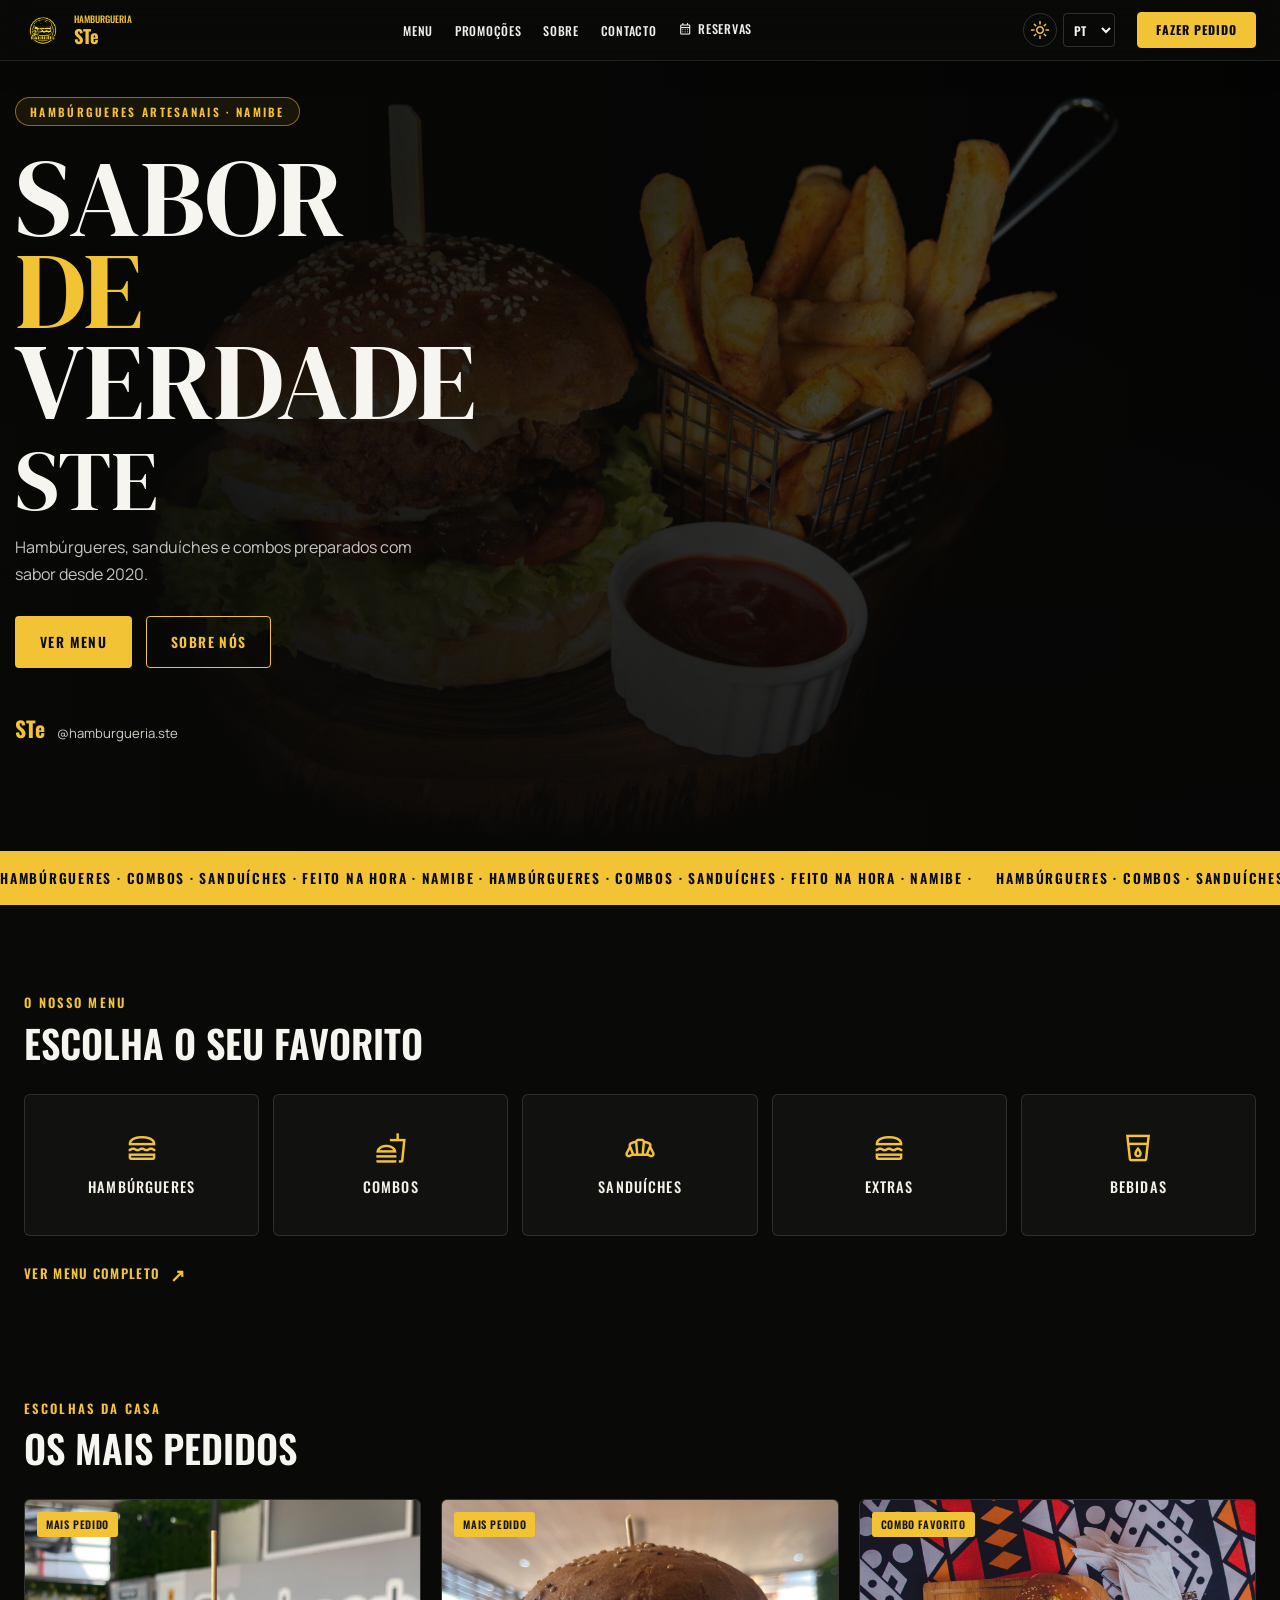
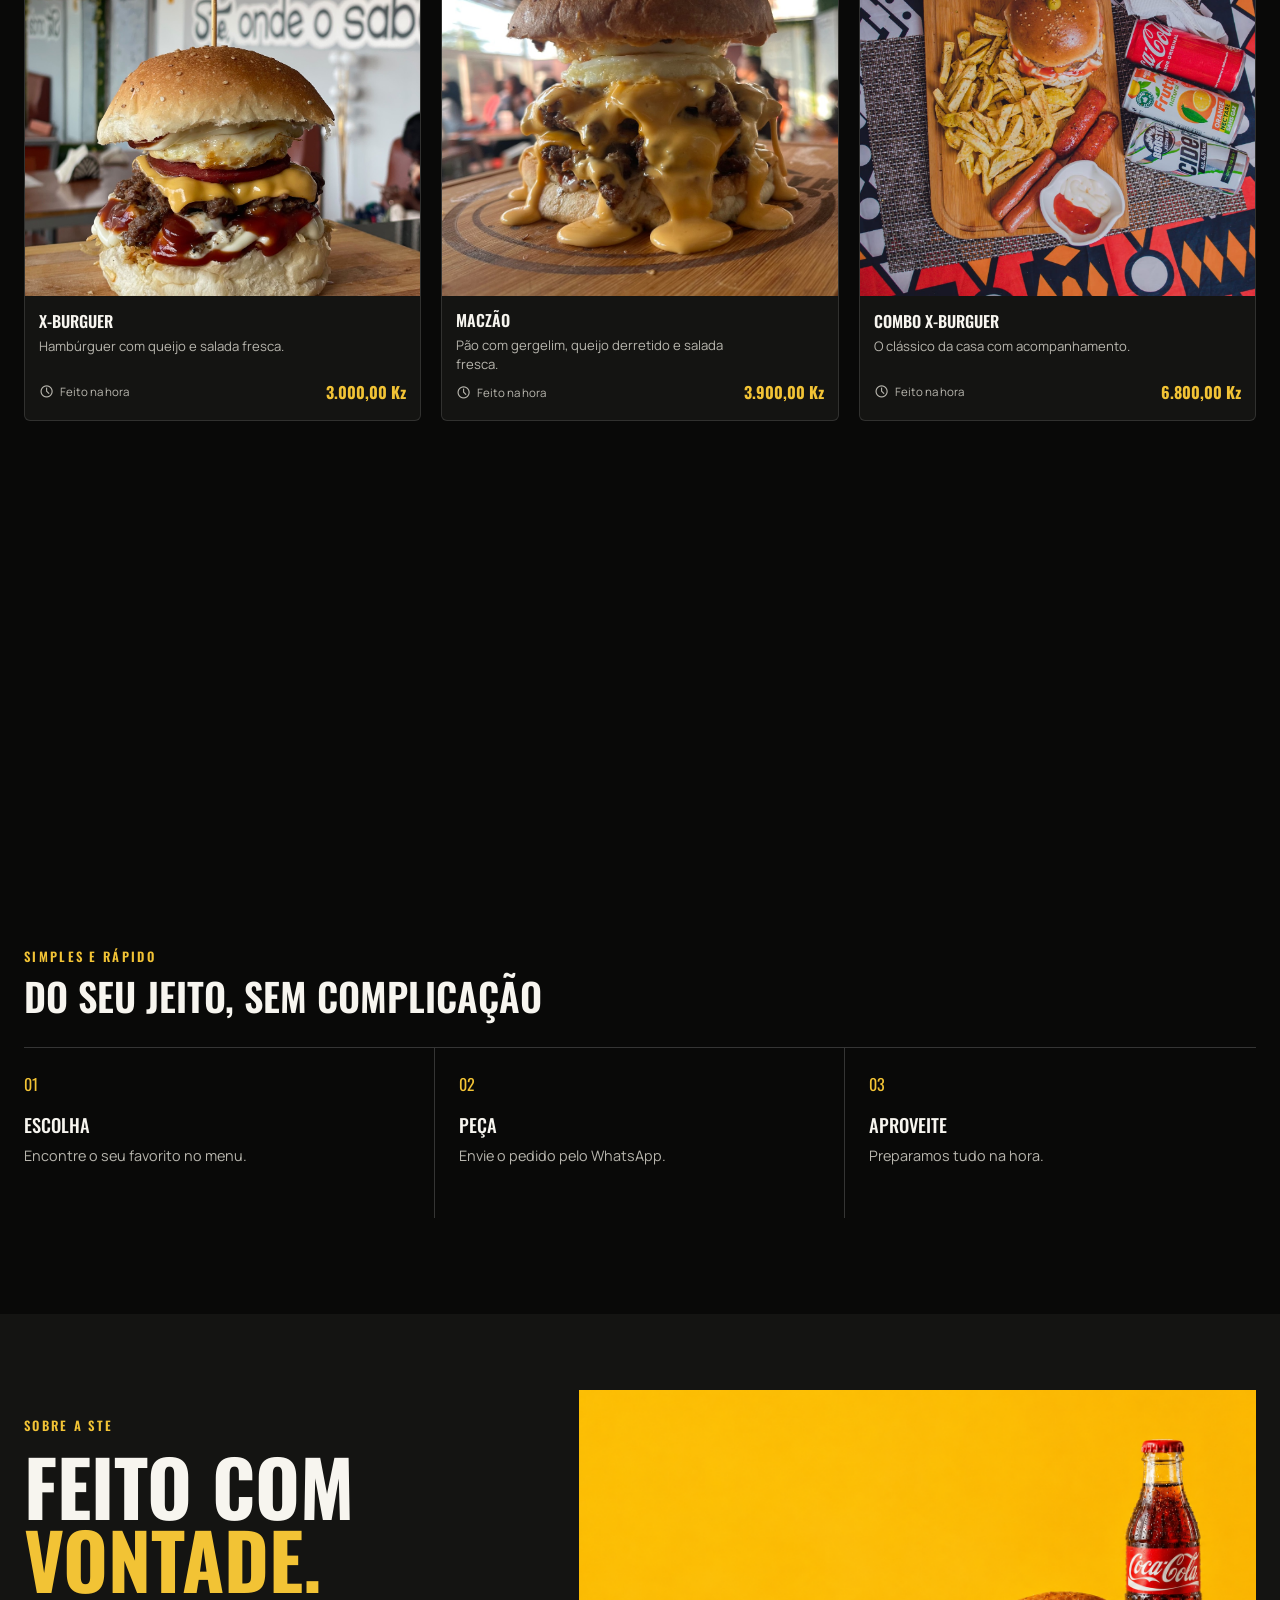
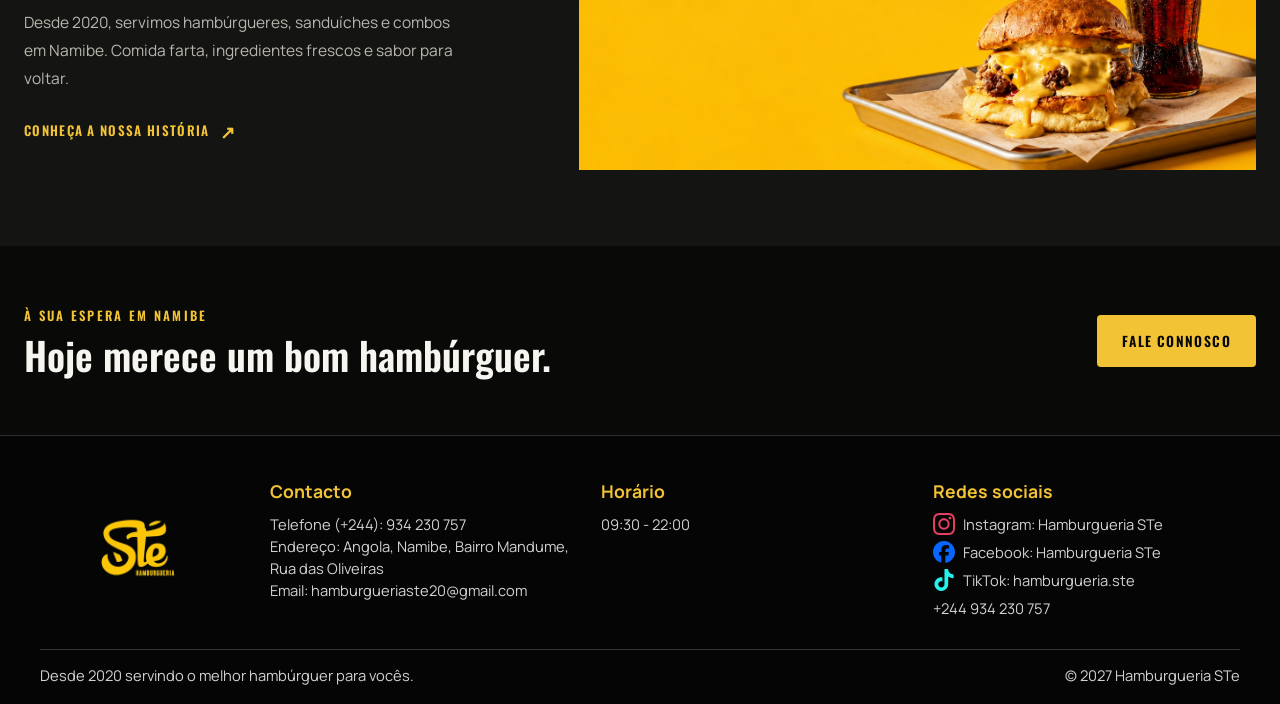
==== public/index.html @ 61a8eec0 "public" ====
<!DOCTYPE html>
<html lang="pt-br">
<head>
    <meta charset="UTF-8">
    <meta name="viewport" content="width=device-width, initial-scale=1.0">
    <meta name="description" content="Hambúrgueres, sanduíches e combos preparados pela Hamburgueria STe em Namibe.">
    <title>Hamburgueria STe | Sabor de verdade</title>
    <link rel="stylesheet" href="burguer.css">
    <link href="https://fonts.googleapis.com/css2?family=Material+Symbols+Outlined" rel="stylesheet" />
    <script src="mobile-menu.js" defer></script>
    <script src="site-motion.js" defer></script>
    <script src="site-preferences.js" defer></script>
    <link rel="apple-touch-icon" sizes="180x180" href="/Informações/Menu/favicon_io/apple-touch-icon.png">
    <link rel="icon" type="image/png" sizes="32x32" href="/Informações/Menu/favicon_io/favicon-32x32.png">
    <link rel="icon" type="image/png" sizes="16x16" href="Informações/Menu/favicon_io/favicon-16x16.png">
    <link rel="manifest" href="/Informações/Menu/favicon_io/site.webmanifest">
    
</head>
<body class="site-mac home-page">
    <header>
        <nav aria-label="Navegação principal">
            <a class="mac-logo" href="index.html" aria-label="Página inicial da Hamburgueria STe"><img src="Informações/Logotipo sem fundo.png" alt="Hamburgueria STe"><span>HAMBURGUERIA<br><strong>STe</strong></span></a>
            <button class="mobile-menu-toggle" type="button" aria-label="Abrir menu" aria-controls="menu-principal" aria-expanded="false"><span class="material-symbols-outlined" aria-hidden="true">menu</span></button>
            <ul id="menu-principal">
                <li><a href="cardapio.html">Menu</a></li>
                <li><a href="#promos">Promoções</a></li>
                <li><a href="sobre.html">Sobre</a></li>
                <li><a href="contacto.html">Contacto</a></li>
                <li><a class="nav-reservas" href="https://wa.me/244934230757?text=Ol%C3%A1%21%20Gostaria%20de%20fazer%20uma%20reserva." target="_blank" rel="noopener noreferrer"><span class="material-symbols-outlined" aria-hidden="true">calendar_month</span>Reservas</a></li>
                <li class="mobile-nav-order"><a class="header-order" href="https://wa.me/244934230757?text=Ol%C3%A1%21%20Gostaria%20de%20fazer%20um%20pedido." target="_blank" rel="noopener noreferrer">FAZER PEDIDO</a></li>
            </ul>
               <div class="site-controls">
                   <button class="theme-toggle" data-theme-toggle type="button" aria-label="Ativar modo claro" title="Ativar modo claro" aria-pressed="false"><span class="material-symbols-outlined" aria-hidden="true">light_mode</span></button>
                   <select class="language-select" data-language aria-label="Idioma"><option value="pt">PT</option><option value="en">EN</option><option value="es">ES</option></select>
               </div>
            <a class="header-order" href="https://wa.me/244934230757?text=Ol%C3%A1%21%20Gostaria%20de%20fazer%20um%20pedido." target="_blank" rel="noopener noreferrer">FAZER PEDIDO</a>
        </nav>
    </header>
    <main class="home-main">
        <section class="home-showcase">
            <section class="mac-home-hero" aria-label="Hamburgueria STe">
                <img class="mac-hero-image" src="Informações/sk-CK6tjAIMJWM-unsplash.jpg" alt="Hambúrguer artesanal da Hamburgueria STe">
                <div class="mac-hero-copy">
                    <span class="mac-kicker">Hambúrgueres artesanais · Namibe</span>
                    <h1>SABOR<br><em>DE</em><br>VERDADE<br><span>STe</span></h1>
                    <p>Hambúrgueres, sanduíches e combos preparados com sabor desde 2020.</p>
                    <div class="mac-hero-actions"><a class="mac-button mac-button-gold" href="cardapio.html">VER MENU</a><a class="mac-button mac-button-outline" href="sobre.html">SOBRE NÓS</a></div>
                    <a class="mac-social-proof" href="https://www.instagram.com/hamburgueria.ste/" target="_blank" rel="noopener noreferrer"><strong>STe</strong><span>@hamburgueria.ste</span></a>
                </div>
            </section>

            <div class="mac-marquee" aria-label="Hambúrgueres, combos, sanduíches e bebidas"><div class="mac-marquee-track"><span class="mac-marquee-item">HAMBÚRGUERES · COMBOS · SANDUÍCHES · FEITO NA HORA · NAMIBE · HAMBÚRGUERES · COMBOS · SANDUÍCHES · FEITO NA HORA · NAMIBE ·</span><span class="mac-marquee-item" aria-hidden="true">HAMBÚRGUERES · COMBOS · SANDUÍCHES · FEITO NA HORA · NAMIBE · HAMBÚRGUERES · COMBOS · SANDUÍCHES · FEITO NA HORA · NAMIBE ·</span></div></div>

            <section class="mac-section mac-categories" id="menu" data-reveal>
                <div class="mac-section-heading"><p>O NOSSO MENU</p><h2>ESCOLHA O SEU FAVORITO</h2></div>
                <div class="mac-category-grid">
                    <a class="mac-category" href="cardapio.html#hamburgueres" data-reveal><span class="material-symbols-outlined" aria-hidden="true">lunch_dining</span><strong>HAMBÚRGUERES</strong></a>
                    <a class="mac-category" href="cardapio.html#combos" data-reveal><span class="material-symbols-outlined" aria-hidden="true">fastfood</span><strong>COMBOS</strong></a>
                    <a class="mac-category" href="cardapio.html#sanduiches" data-reveal><span class="material-symbols-outlined" aria-hidden="true">bakery_dining</span><strong>SANDUÍCHES</strong></a>
                    <a class="mac-category" href="cardapio.html#extras" data-reveal><span class="material-symbols-outlined" aria-hidden="true">lunch_dining</span><strong>EXTRAS</strong></a>
                    <a class="mac-category" href="cardapio.html#bebidas" data-reveal><span class="material-symbols-outlined" aria-hidden="true">local_drink</span><strong>BEBIDAS</strong></a>
                </div>
                <a class="mac-text-link" href="cardapio.html">VER MENU COMPLETO <span aria-hidden="true">↗</span></a>
            </section>

            <section class="mac-section mac-favorites" data-reveal>
                <div class="mac-section-heading"><p>ESCOLHAS DA CASA</p><h2>OS MAIS PEDIDOS</h2></div>
                <div class="mac-feature-grid">
                    <a class="mac-feature" href="cardapio.html#hamburgueres" data-reveal><div class="mac-feature-image"><img src="Informações/Menu/X-Burguer.png" alt="X-Burguer"><span>MAIS PEDIDO</span></div><div class="mac-feature-info"><div><h3>X-BURGUER</h3><p>Hambúrguer com queijo e salada fresca.</p><span class="food-card-meta"><span class="material-symbols-outlined" aria-hidden="true">schedule</span>Feito na hora</span></div><strong>3.000,00 Kz</strong></div></a>
                    <a class="mac-feature" href="cardapio.html#hamburgueres" data-reveal><div class="mac-feature-image"><img src="Informações/Menu/Maczão.png" alt="Maczão"><span>MAIS PEDIDO</span></div><div class="mac-feature-info"><div><h3>MACZÃO</h3><p>Pão com gergelim, queijo derretido e salada fresca.</p><span class="food-card-meta"><span class="material-symbols-outlined" aria-hidden="true">schedule</span>Feito na hora</span></div><strong>3.900,00 Kz</strong></div></a>
                    <a class="mac-feature" href="cardapio.html#combos" data-reveal><div class="mac-feature-image"><img src="Informações/Menu/Combo X-Burguer.png" alt="Combo X-Burguer"><span>COMBO FAVORITO</span></div><div class="mac-feature-info"><div><h3>COMBO X-BURGUER</h3><p>O clássico da casa com acompanhamento.</p><span class="food-card-meta"><span class="material-symbols-outlined" aria-hidden="true">schedule</span>Feito na hora</span></div><strong>6.800,00 Kz</strong></div></a>
                </div>
            </section>

            <section class="mac-promo" id="promos" data-reveal>
                <div><p>PARA PARTILHAR</p><h2>O seu próximo<br>combo favorito.</h2><a class="mac-button mac-button-dark" href="cardapio.html#combos">DESCOBRIR COMBOS</a></div>
                <img src="Informações/Menu/Combo X-Burguer.png" alt="Combo X-Burguer da Hamburgueria STe">
                <strong class="mac-promo-price">6.800,00 <small>Kz</small></strong>
            </section>

            <section class="mac-section mac-how" data-reveal>
                <div class="mac-section-heading"><p>SIMPLES E RÁPIDO</p><h2>DO SEU JEITO, SEM COMPLICAÇÃO</h2></div>
                <div class="mac-steps"><article><span>01</span><h3>ESCOLHA</h3><p>Encontre o seu favorito no menu.</p></article><article><span>02</span><h3>PEÇA</h3><p>Envie o pedido pelo WhatsApp.</p></article><article><span>03</span><h3>APROVEITE</h3><p>Preparamos tudo na hora.</p></article></div>
            </section>

            <section class="mac-about" id="about" data-reveal>
                <div class="mac-about-copy"><p>SOBRE A STe</p><h2>Feito com<br><em>vontade.</em></h2><p>Desde 2020, servimos hambúrgueres, sanduíches e combos em Namibe. Comida farta, ingredientes frescos e sabor para voltar.</p><a class="mac-text-link" href="sobre.html">CONHEÇA A NOSSA HISTÓRIA <span aria-hidden="true">↗</span></a></div>
                <img src="Informações/Cheeseburger e Coca-Cola no Amarelo.png" alt="Hambúrguer e bebida da Hamburgueria STe">
            </section>

            <section class="mac-contact-strip" id="contact" data-reveal><div><p>À SUA ESPERA EM NAMIBE</p><h2>Hoje merece um bom hambúrguer.</h2></div><a class="mac-button mac-button-gold" href="contacto.html">FALE CONNOSCO</a></section>
        </section>
        <section>
            <div class="banner-destaque" aria-label="Destaques de hambúrgueres">
                <img class="banner-imagem" src="Informações/Menu/X-Burguer.png" alt="X-Burguer">
                <div class="banner-conteudo">
                    <span>Experimente</span>
                    <h1 class="banner-titulo">X-Burguer</h1>
                    <p class="banner-descricao">Hambúrguer com queijo, salada fresca e batatas fritas crocantes.</p>
                    <strong class="banner-preco">3.000,00 Kz</strong>
                </div>
                <div class="banner-controles">
                    <div class="banner-progresso" role="progressbar" aria-label="Tempo até o próximo slide" aria-valuemin="0" aria-valuemax="100" aria-valuenow="0">
                        <span class="banner-progresso-preenchimento"></span>
                    </div>
                    <button class="banner-controle banner-anterior" type="button" aria-label="Ver slide anterior"><span class="material-symbols-outlined">arrow_back_ios</span></button>
                    <button class="banner-controle banner-proximo" type="button" aria-label="Ver próximo slide"><span class="material-symbols-outlined">arrow_forward_ios</span></button>
                    <button class="banner-controle banner-pausa" type="button" aria-label="Pausar slides" aria-pressed="false"><span class="material-symbols-outlined">play_pause</span></button>
                </div>
            </div>
        </section>
        <h1>Sanduíches</h1>
        <section class="Sandes">
            <section class="produtos">
                <img src="Informações/Menu/Sandes Simples.png" alt="Sanduíche Simples">
                <div class="info-produto">
                    <h2>Sanduíche Simples</h2>
                    <p>1.000,00 Kz </p>
                    <div class="pedido">
                         <span class="material-symbols-outlined">shopping_cart</span>Pede Já! 
                    </div>                    
                </div>
            </section>
            <section class="produtos">
                <img src="Informações/Menu/Sandes De Carne.png" alt="Sanduíche de Carne">
                <div class="info-produto">
                    <h2>Sanduíche de Carne</h2>
                    <p>1.750,00 Kz</p>
                    <div class="pedido">
                         <span class="material-symbols-outlined">shopping_cart</span>Pede Já!
                    </div>
                </div>
            </section>
            <section class="produtos">
                <img src="Informações/Menu/O Trio.png" alt="Sanduíche O Trio">
                <div class="info-produto">
                    <h2>Sanduíche O Trio</h2>
                    <p>2.100,00 Kz</p>
                    <div class="pedido">
                         <span class="material-symbols-outlined">shopping_cart</span>Pede Já!
                    </div>
                </div>
            </section>
            <section class="produtos">
                <img src="Informações/Menu/Sandes de Ovo e Salsicha.png" alt="Sanduíche de Ovo">
                <div class="info-produto">
                    <h2>Sanduíche de Ovo</h2>
                    <p>1.300,00 Kz</p>
                    <div class="pedido">
                         <span class="material-symbols-outlined">shopping_cart</span>Pede Já!
                    </div>
                </div>
            </section>
            <section class="produtos">
                <img src="Informações/Menu/Misto Quente.png" alt="Misto Quente">
                <div class="info-produto">
                    <h2>Misto Quente</h2>
                    <p>3.000,00 Kz</p>
                    <div class="pedido">
                         <span class="material-symbols-outlined">shopping_cart</span>Pede Já!
                    </div>
                </div>
            </section>
            <section class="produtos">
                <img src="Informações/Menu/Doze de Batatas.png" alt="Doze de Batatas">
                <div class="info-produto">
                    <h2>Doze de Batatas</h2>
                    <p>1.800,00 Kz</p>
                    <div class="pedido">
                         <span class="material-symbols-outlined">shopping_cart</span>Pede Já!
                    </div>
                </div>
            </section>
            
        </section>
        <h1>Hamburgueres</h1>
        <section class="Hamburgueres" id="hamburgueres">
            <section class="card-burguer">
                <img src="Informações/Menu/X-Burguer.png" alt="X-Burguer">
                <h2>X-Burguer</h2>
                <p>3.000,00 Kz</p>
                <div class="pedido">
                     <span class="material-symbols-outlined">shopping_cart</span>Pede Já!
                </div>
            </section>
            <section class="card-burguer">
                <img src="Informações/Menu/MacZinh.png" alt="MacZihn">
                <h2>MacZihn</h2>
                <p>2.800,00 Kz</p>
                <div class="pedido">
                     <span class="material-symbols-outlined">shopping_cart</span>Pede Já!
                </div>
            </section>
            <section class="card-burguer">
                <img src="Informações/Menu/Maczão.png" alt="Maczão">
                <h2>Maczão</h2>
                <p>3.900,00 Kz</p>
                <div class="pedido">
                     <span class="material-symbols-outlined">shopping_cart</span>Pede Já!
                </div>
            </section>
            <section class="card-burguer">
                <img src="Informações/Menu/X-STe.png" alt="X-STe">
                <h2>X-STe</h2>
                <p>5.500,00 Kz</p>
                <div class="pedido">
                     <span class="material-symbols-outlined">shopping_cart</span>Pede Já!
                </div>
            </section>
            <section class="card-burguer">
                <img src="Informações/Menu/Duplo X-Burguer.png" alt="Duplo X-Burguer">
                <h2>Duplo X-Burguer</h2>
                <p>4.100,00 Kz</p>
                <div class="pedido">
                     <span class="material-symbols-outlined">shopping_cart</span>Pede Já!
                </div>
            </section>
            <section class="card-burguer">
                <img src="Informações/Menu/O Clássico.png" alt="Hamburguer Simples">
                <h2>Hamburguer Simples</h2>
                <p>2.000,00 Kz</p>
                <div class="pedido">
                     <span class="material-symbols-outlined">shopping_cart</span>Pede Já!
                </div>
            </section>
        </section>
        <section>
            <div class="banner-destaque" aria-label="Destaques de hambúrgueres">
                <img class="banner-imagem" src="Informações/Menu/X-Burguer.png" alt="X-Burguer">
                <div class="banner-conteudo">
                    <span>Experimente</span>
                    <h1 class="banner-titulo">X-Burguer</h1>
                    <p class="banner-descricao">Hambúrguer com queijo, salada fresca e batatas fritas crocantes.</p>
                    <strong class="banner-preco">3.000,00 Kz</strong>
                </div>
                <div class="banner-controles">
                    <div class="banner-progresso" role="progressbar" aria-label="Tempo até o próximo slide" aria-valuemin="0" aria-valuemax="100" aria-valuenow="0">
                        <span class="banner-progresso-preenchimento"></span>
                    </div>
                    <button class="banner-controle banner-anterior" type="button" aria-label="Ver imagem anterior"><span class="material-symbols-outlined">arrow_back_ios</span></button>
                    <button class="banner-controle banner-proximo" type="button" aria-label="Ver próxima imagem"><span class="material-symbols-outlined">arrow_forward_ios</span></button>
                    <button class="banner-controle banner-pausa" type="button" aria-label="Pausar slides" aria-pressed="false">Pausar</button>
                </div>
            </div>
        </section>
        <h1 id="combos-extras">Combos & Extras</h1>
        <section class="Hamburgueres">
            <section class="card-burguer">
                <img src="Informações/Menu/Combo de Batatas fritas e Salsicha.png" alt="Combo de Batatas fritas">
                <h2>Combo de Batatas fritas</h2>
                <p>3.000,00 Kz</p>
                <div class="pedido">
                     <span class="material-symbols-outlined">shopping_cart</span>Pede Já!
                </div>
            </section>
            <section class="card-burguer">
                <img src="Informações/Menu/Combo X-Burguer.png" alt="Combo X-Burguer">
                <h2>Combo X-Burguer</h2>
                <p>6.800,00 Kz</p>
                <div class="pedido">
                     <span class="material-symbols-outlined">shopping_cart</span>Pede Já!
                </div>
            </section>
            <section class="card-burguer">
                <img src="Informações/Menu/Rissóis e croquetes.png" alt="Rissóis e croquetes">
                <h2>Rissóis e croquetes</h2>
                <p>375,00 Kz (Por Unidade)</p>
                <div class="pedido">
                     <span class="material-symbols-outlined">shopping_cart</span>Pede Já!
                </div>
            </section>
            <section class="card-burguer">
                <img src="Informações/Menu/X-Burguer + Doze de batatas.png" alt="X-Burguer + Doze de batatas">
                <h2>X-Burguer + Doze de batatas</h2>
                <p>4.800,00 Kz</p>
                <div class="pedido">
                     <span class="material-symbols-outlined">shopping_cart</span>Pede Já!
                </div>
            </section>
            <section class="card-burguer">
                <img src="Informações/Menu/X-Burguer Duplo + Doze de Batatas.png" alt="X-Burguer Duplo + Doze de Batatas">
                <h2>X-Burguer Duplo + Doze de Batatas</h2>
                <p>5.900,00 Kz</p>
                <div class="pedido">
                     <span class="material-symbols-outlined">shopping_cart</span>Pede Já!
                </div>
            </section>
        </section>
        <h1 id="bebidas">Bebidas</h1>
        <section class="lista-bebidas" aria-label="Bebidas disponíveis">
            <article class="bebida-item"><h2>Sprite</h2></article>
            <article class="bebida-item"><h2>Coca-cola</h2></article>
            <article class="bebida-item"><h2>Sumol</h2></article>
            <article class="bebida-item"><h2>Pepsi</h2></article>
            <article class="bebida-item"><h2>7up</h2></article>
            <article class="bebida-item"><h2>Astro</h2></article>
            <article class="bebida-item"><h2>Compal</h2></article>
            <article class="bebida-item"><h2>Água</h2></article>
        </section>
        </section>
    </main>
    <dialog class="pedido-dialog" id="selecao-bebida">
        <form id="form-pedido">
            <span class="pedido-dialog-etiqueta">Seu pedido</span>
            <h2>Escolha uma bebida</h2>
            <p id="comida-selecionada" class="pedido-dialog-comida"></p>
            <fieldset class="bebidas-opcoes">
                <legend>Bebida</legend>
                <label class="bebida-opcao"><input type="radio" name="bebida" value="Sprite" required><span class="material-symbols-outlined" aria-hidden="true">local_drink</span><span>Sprite</span></label>
                <label class="bebida-opcao"><input type="radio" name="bebida" value="Coca-cola" required><span class="material-symbols-outlined" aria-hidden="true">local_drink</span><span>Coca-cola</span></label>
                <label class="bebida-opcao"><input type="radio" name="bebida" value="Sumol" required><span class="material-symbols-outlined" aria-hidden="true">local_drink</span><span>Sumol</span></label>
                <label class="bebida-opcao"><input type="radio" name="bebida" value="Pepsi" required><span class="material-symbols-outlined" aria-hidden="true">local_drink</span><span>Pepsi</span></label>
                <label class="bebida-opcao"><input type="radio" name="bebida" value="7up" required><span class="material-symbols-outlined" aria-hidden="true">local_drink</span><span>7up</span></label>
                <label class="bebida-opcao"><input type="radio" name="bebida" value="Astro" required><span class="material-symbols-outlined" aria-hidden="true">local_drink</span><span>Astro</span></label>
                <label class="bebida-opcao"><input type="radio" name="bebida" value="Compal" required><span class="material-symbols-outlined" aria-hidden="true">local_drink</span><span>Compal</span></label>
                <label class="bebida-opcao"><input type="radio" name="bebida" value="Água" required><span class="material-symbols-outlined" aria-hidden="true">water_drop</span><span>Água</span></label>
                <label class="bebida-opcao bebida-sem"><input type="radio" name="bebida" value="Nenhuma bebida" required><span class="material-symbols-outlined" aria-hidden="true">do_not_disturb_on</span><span>Nenhuma bebida</span></label>
            </fieldset>
            <div class="pedido-dialog-acoes">
                <button class="dialog-cancelar" id="cancelar-pedido" type="button">Cancelar</button>
                <button class="dialog-confirmar" type="submit" disabled>Enviar pelo WhatsApp</button>
            </div>
        </form>
    </dialog>
    <footer class="site-footer">
        <div class="footer-conteudo">
            <a class="footer-marca" href="index.html" aria-label="Página inicial da Hamburgueria STe">
                <img src="Informações/logotipo-black sem fundo.jpeg" alt="Logo da Hamburgueria STe">
            </a>
            <div class="footer-colunas">
                <section class="footer-bloco">
                    <h2>Contacto</h2>
                    <p>Telefone (+244): 934 230 757</p>
                    <p>Endereço: Angola, Namibe, Bairro Mandume, Rua das Oliveiras</p>
                    <p>Email: hamburgueriaste20@gmail.com</p>
                </section>
                <section class="footer-bloco">
                    <h2>Horário</h2>
                    <p>09:30 - 22:00</p>
                </section>
                <section class="footer-bloco">
                    <h2>Redes sociais</h2>
                    <a class="footer-social" href="https://www.instagram.com/hamburgueria.ste/" target="_blank" rel="noopener noreferrer" aria-label="Instagram da Hamburgueria STe">
                        <img class="footer-social-logo" src="Informações/Redes-Sociais/instagram.svg" alt="" aria-hidden="true"><span>Instagram: Hamburgueria STe</span>
                    </a>
                    <a class="footer-social" href="https://www.facebook.com/HamburgueriaSTe/" target="_blank" rel="noopener noreferrer" aria-label="Facebook da Hamburgueria STe">
                        <img class="footer-social-logo" src="Informações/Redes-Sociais/facebook.svg" alt="" aria-hidden="true"><span>Facebook: Hamburgueria STe</span>
                    </a>
                    <a class="footer-social" href="https://www.tiktok.com/@hamburgueria.ste" target="_blank" rel="noopener noreferrer" aria-label="TikTok da Hamburgueria STe">
                        <img class="footer-social-logo" src="Informações/Redes-Sociais/tiktok.svg" alt="" aria-hidden="true"><span>TikTok: hamburgueria.ste</span>
                    </a>
                    <p>+244 934 230 757</p>
                </section>
            </div>
        </div>
        <div class="footer-final">
            <p>Desde 2020 servindo o melhor hambúrguer para vocês.</p>
            <p>&copy; 2027 Hamburgueria STe</p>
        </div>
    </footer>
    <script>
        const numeroWhatsApp = "244934230757";
        const dialogPedido = document.getElementById("selecao-bebida");
        const formularioPedido = document.getElementById("form-pedido");
        const comidaSelecionada = document.getElementById("comida-selecionada");
        const botaoEnviarPedido = formularioPedido.querySelector("[type='submit']");
        let comidaDoPedido = "";

        document.querySelectorAll(".pedido").forEach((pedido) => {
            const produto = pedido.closest(".produtos, .card-burguer");
            const nomeProduto = produto?.querySelector("h2")?.textContent.trim();
            if (!nomeProduto) return;

            const botaoPedido = document.createElement("button");
            botaoPedido.className = pedido.className;
            botaoPedido.type = "button";
            botaoPedido.innerHTML = pedido.innerHTML;
            botaoPedido.addEventListener("click", () => {
                comidaDoPedido = nomeProduto;
                comidaSelecionada.textContent = comidaDoPedido;
                formularioPedido.reset();
                botaoEnviarPedido.disabled = true;
                dialogPedido.showModal();
            });
            pedido.replaceWith(botaoPedido);
        });

        document.getElementById("cancelar-pedido").addEventListener("click", () => {
            dialogPedido.close();
        });

        formularioPedido.addEventListener("change", (evento) => {
            if (evento.target.name === "bebida") {
                botaoEnviarPedido.disabled = !formularioPedido.querySelector("input[name='bebida']:checked");
            }
        });

        formularioPedido.addEventListener("submit", (evento) => {
            evento.preventDefault();
            const bebida = formularioPedido.querySelector("input[name='bebida']:checked")?.value;
            if (!bebida) return;

            const mensagem = bebida === "Nenhuma bebida"
                ? `Olá! Eu gostaria de ${comidaDoPedido} sem bebida.`
                : `Olá! Eu gostaria de ${comidaDoPedido} com ${bebida}.`;
            const urlWhatsApp = `https://wa.me/${numeroWhatsApp}?text=${encodeURIComponent(mensagem)}`;
            window.open(urlWhatsApp, "_blank", "noopener,noreferrer");
            dialogPedido.close();
        });

        const destaques = [
            {
                imagem: "Informações/Menu/X-Burguer.png",
                alt: "X-Burguer",
                nome: "X-Burguer",
                descricao: "Hambúrguer com queijo, salada fresca e batatas fritas crocantes.",
                preco: "3.000,00 Kz"
            },
            {
                imagem: "Informações/Menu/MacZinh.png",
                alt: "MacZihn",
                nome: "MacZihn",
                descricao: "Hambúrguer suculento com bacon e batatas fritas para acompanhar.",
                preco: "2.800,00 Kz"
            },
            {
                imagem: "Informações/Menu/Maczão.png",
                alt: "Maczão",
                nome: "Maczão",
                descricao: "Pão com gergelim, queijo derretido e salada fresca.",
                preco: "3.900,00 Kz"
            },
            {
                imagem: "Informações/Menu/X-STe.png",
                alt: "X-STe",
                nome: "X-STe",
                descricao: "Um hambúrguer caprichado, preparado para matar a sua fome.",
                preco: "5.500,00 Kz"
            },
            {
                imagem: "Informações/Menu/Duplo X-Burguer.png",
                alt: "Duplo X-Burguer",
                nome: "Duplo X-Burguer",
                descricao: "Hambúrguer com queijo e salada, acompanhado de batatas crocantes.",
                preco: "4.100,00 Kz"
            }
        ];

        function iniciarBanner(banner) {
            const bannerImagem = banner.querySelector(".banner-imagem");
            const bannerTitulo = banner.querySelector(".banner-titulo");
            const bannerDescricao = banner.querySelector(".banner-descricao");
            const bannerPreco = banner.querySelector(".banner-preco");
            const bannerProgresso = banner.querySelector(".banner-progresso");
            const bannerProgressoPreenchimento = banner.querySelector(".banner-progresso-preenchimento");
            const botaoPausa = banner.querySelector(".banner-pausa");
            const slides = destaques;
            const duracaoSlide = 6000;
            const duracaoTransicao = 450;
            let destaqueAtual = 0;
            let trocandoDestaque = false;
            let pausado = false;
            let somAtivo = false;
            let tempoDecorrido = 0;
            let inicioSlide = performance.now();
            let quadroProgresso;

            function aplicarDestaque(destaque) {
                bannerTitulo.textContent = destaque.nome;
                bannerDescricao.textContent = destaque.descricao;
                bannerPreco.textContent = destaque.preco;
                bannerImagem.src = destaque.imagem;
                bannerImagem.alt = destaque.alt;
            }

            function atualizarProgresso(agora) {
                if (pausado || trocandoDestaque) return;

                tempoDecorrido = agora - inicioSlide;
                const porcentagem = Math.min((tempoDecorrido / duracaoSlide) * 100, 100);
                bannerProgressoPreenchimento.style.width = `${porcentagem}%`;
                bannerProgresso.setAttribute("aria-valuenow", Math.round(porcentagem));

                if (tempoDecorrido >= duracaoSlide) {
                    mostrarDestaque(destaqueAtual + 1);
                    return;
                }

                quadroProgresso = requestAnimationFrame(atualizarProgresso);
            }

            function iniciarProgresso() {
                inicioSlide = performance.now() - tempoDecorrido;
                quadroProgresso = requestAnimationFrame(atualizarProgresso);
            }

            function mostrarDestaque(indice) {
                if (trocandoDestaque) return;

                trocandoDestaque = true;
                cancelAnimationFrame(quadroProgresso);
                banner.classList.add("trocando");

                setTimeout(() => {
                    destaqueAtual = (indice + slides.length) % slides.length;
                    aplicarDestaque(slides[destaqueAtual]);
                    banner.classList.remove("trocando");
                    bannerProgressoPreenchimento.style.width = "0%";
                    bannerProgresso.setAttribute("aria-valuenow", "0");
                    tempoDecorrido = 0;
                    trocandoDestaque = false;
                    if (!pausado) iniciarProgresso();
                }, duracaoTransicao);
            }

            banner.querySelector(".banner-anterior").addEventListener("click", () => {
                mostrarDestaque(destaqueAtual - 1);
            });

            banner.querySelector(".banner-proximo").addEventListener("click", () => {
                mostrarDestaque(destaqueAtual + 1);
            });

            botaoPausa.addEventListener("click", () => {
                if (trocandoDestaque) return;

                pausado = !pausado;
                botaoPausa.textContent = pausado ? "Continuar" : "Pausar";
                botaoPausa.setAttribute("aria-label", pausado ? "Continuar slides" : "Pausar slides");
                botaoPausa.setAttribute("aria-pressed", String(pausado));

                if (pausado) {
                    tempoDecorrido = performance.now() - inicioSlide;
                    cancelAnimationFrame(quadroProgresso);
                } else {
                    iniciarProgresso();
                }
            });

            aplicarDestaque(slides[destaqueAtual]);
            iniciarProgresso();
        }

        if (!document.body.classList.contains("home-page")) {
            document.querySelectorAll(".banner-destaque").forEach(iniciarBanner);
        }
    </script>
</body>
</html>
---- public/burguer.css ----
@charset "UTF-8";
@import url('https://fonts.googleapis.com/css2?family=Fredoka:wght@300;400;500;600;700&family=Lobster&display=swap');
@import url('https://fonts.googleapis.com/css2?family=DM+Serif+Display:ital@0;1&family=Oswald:wght@400;500;600;700&family=Manrope:wght@400;500;600;700&display=swap');

:root {
    --preto: #080802e7;
    --preto-suave: #1d1d1d;
    --dourado: #f7c948;
    --dourado-escuro: #e9b91c;
    --off-white: #f7f4ee;
    --cinza-claro: #efeae2;
    --branco: #ffffff;
    --sombra: rgba(17, 17, 17, 0.12);
}

* {
    margin: 0;
    padding: 0;
    box-sizing: border-box;
}

html {
    scroll-behavior: smooth;
}

body {
    font-family: 'Fredoka', sans-serif;
    background: var(--off-white);
    color: var(--preto);
    overflow-x: clip;
    line-height: 1.5;
}

img {
    max-width: 100%;
    display: block;
}

header {
    background: var(--preto);
    box-shadow: 0 4px 18px rgba(0, 0, 0, 0.18);
    position: sticky;
    top: 0;
    z-index: 99;
}

nav {
    display: flex;
    align-items: center;
    justify-content: space-between;
    width: min(1200px, calc(100% - 32px));
    margin: 0 auto;
    padding: 14px 0;
}

nav ul {
    display: flex;
    align-items: center;
    gap: 26px;
    list-style: none;
}

nav ul li a {
    text-decoration: none;
    color: var(--branco);
    font-size: 1rem;
    font-weight: 500;
    letter-spacing: 0.02em;
    transition: color 0.2s ease;
}

nav ul li a:hover {
    color: var(--dourado);
}

nav > img {
    height: 80px;
    object-fit: contain;
}

.cta-button {
    text-decoration: none;
}

nav > a > button,
.btn,
.pedido {
    border: none;
    cursor: pointer;
    font-family: 'Fredoka', sans-serif;
    font-weight: 700;
    transition: transform 0.2s ease, box-shadow 0.2s ease;
}

nav > a > button {
    background: var(--dourado);
    color: var(--preto);
    padding: 12px 22px;
    border-radius: 999px;
    box-shadow: 0 10px 18px rgba(247, 201, 72, 0.28);
}

main {
    width: min(1200px, calc(100% - 32px));
    margin: 0 auto;
    padding: 28px 0 50px;
}

main > h1 {
    position: relative;
    width: fit-content;
    margin: 36px auto 22px;
    padding: 0 12px 10px;
    color: var(--preto-suave);
    font-family: 'Lobster', cursive;
    font-size: 2.4rem;
    font-weight: 400;
    line-height: 1.2;
    text-align: center;
}

main > h1::after {
    position: absolute;
    bottom: 0;
    left: 50%;
    width: 64px;
    height: 4px;
    transform: translateX(-50%);
    border-radius: 999px;
    background: var(--dourado);
    content: "";
}

.hero {
    display: grid;
    grid-template-columns: 1.1fr 0.9fr;
    align-items: center;
    gap: 32px;
    background: var(--preto);
    border-radius: 28px;
    padding: 38px 32px;
    box-shadow: 0 18px 35px rgba(17, 17, 17, 0.12);
    margin-bottom: 28px;
}

.hero-text {
    display: flex;
    flex-direction: column;
    gap: 18px;
}

.tag {
    align-self: flex-start;
    background: var(--dourado);
    color: var(--preto);
    border-radius: 999px;
    padding: 8px 16px;
    font-size: 0.76rem;
    font-weight: 700;
    letter-spacing: 0.06em;
    text-transform: uppercase;
}

.hero-text h1 {
    font-size: clamp(2.5rem, 5vw, 4
    rem);
    line-height: 1.03;
    color: var(--branco);
}

.hero-text p {
    font-size: 1.08rem;
    line-height: 1.7;
    color: rgba(255, 255, 255, 0.75);
    max-width: 560px;
}

.hero-actions {
    display: flex;
    align-items: center;
    gap: 14px;
    margin-top: 6px;
}

.btn {
    display: inline-flex;
    align-items: center;
    justify-content: center;
    text-decoration: none;
    padding: 14px 24px;
    border-radius: 999px;
    font-size: 1rem;
}

.btn-primary {
    background: var(--dourado);
    color: var(--preto);
    box-shadow: 0 12px 20px rgba(247, 201, 72, 0.26);
}

.btn-secondary {
    background: transparent;
    color: var(--branco);
    border: 1px solid rgba(255, 255, 255, 0.35);
}

.hero-visual {
    display: flex;
    justify-content: center;
}

.hero-visual img {
    width: min(100%, 500px);
    height: 420px;
    object-fit: cover;
    border-radius: 22px;
    border: 2px solid rgba(247, 201, 72, 0.35);
    box-shadow: 0 24px 32px rgba(0, 0, 0, 0.25);
}

.banners {
    display: grid;
    grid-template-columns: repeat(3, minmax(0, 1fr));
    gap: 18px;
    margin-bottom: 30px;
}

.banner {
    padding: 22px 20px;
    border-radius: 20px;
    display: flex;
    flex-direction: column;
    gap: 8px;
    box-shadow: 0 10px 20px rgba(17, 17, 17, 0.05);
    border: 1px solid rgba(17, 17, 17, 0.06);
}

.banner-red {
    background: var(--preto);
    color: var(--branco);
}

.banner-yellow {
    background: var(--dourado);
    color: var(--preto);
}

.banner-dark {
    background: #1f1f1f;
    color: var(--branco);
}

.banner strong {
    font-size: 1.2rem;
}

.banner span {
    opacity: 0.82;
}

.Sandes,
.Hamburgueres {
    display: grid;
    gap: 18px;
    margin-top: 18px;
}
    .lista-bebidas {
        display: grid;
        grid-template-columns: repeat(auto-fit, minmax(min(180px, 100%), 1fr));
        gap: 16px;
        margin-top: 18px;
    }
    .bebida-item {
        min-width: 0;
        padding: 18px;
        border: 1px solid rgba(17, 17, 17, 0.07);
        border-radius: 12px;
        background: var(--branco);
        box-shadow: 0 8px 16px var(--sombra);
    }
    .bebida-item h2 {
        color: var(--preto);
        font-size: 1.1rem;
    }
    .bebida-item p {
        margin-top: 6px;
        color: rgba(17, 17, 17, 0.72);
    }

.Sandes {
    grid-template-columns: repeat(auto-fit, minmax(min(300px, 100%), 1fr));
}

.Hamburgueres {
    grid-template-columns: repeat(auto-fit, minmax(min(240px, 100%), 1fr));
}

.produtos,
.card-burguer {
    background: var(--branco);
    border: 1px solid rgba(17, 17, 17, 0.07);
    border-radius: 22px;
    box-shadow: 0 12px 20px var(--sombra);
    overflow: hidden;
}

.produtos {
    display: flex;
    align-items: center;
    gap: 14px;
}

.produtos img {
    width: 150px;
    height: 140px;
    object-fit: cover;
    border-top-left-radius: 16px;
    border-bottom-left-radius: 16px;
    flex-shrink: 0;
}

.info-produto {
    display: flex;
    flex-direction: column;
    gap: 6px;
}

.info-produto h2,
.card-burguer h2 {
    font-size: 1.32rem;
    color: var(--preto);
}

.info-produto p,
.card-burguer p {
    color: rgba(17, 17, 17, 0.72);
    line-height: 1.5;
}

.card-burguer {
    display: flex;
    flex-direction: column;
    gap: 12px;
    padding: 14px;
}

.card-burguer img {
    width: 100%;
    height: 220px;
    object-fit: cover;
    border-top-left-radius: 16px;
    border-top-right-radius: 16px;
    border-bottom-left-radius: 2px;
    border-bottom-right-radius: 2px;
}

.pedido {
    margin-top: auto;
    display: inline-flex;
    align-items: center;
    justify-content: center;
    background: #ffffff;
    border: var(--dourado-escuro);
    color: var(--dourado-escuro);
    padding: 12px 18px;
    border-radius: 999px;
    font-size: 0.96rem;
    border: 1px solid ;
    text-decoration: none;
        font-family: 'Fredoka', sans-serif;
        font-weight: 700;
        cursor: pointer;
}

.pedido:hover {
    color: var(--preto-suave);
    background: var(--dourado-escuro);
    transition-delay: 0.5s;
    transition: color 1s;
}

.banner-destaque {
    position: relative;
    width: 100%;
    min-width: 0;
    height: clamp(360px, 44vw, 520px);
    margin-bottom: 30px;
    overflow: hidden;
    border-radius: 22px;
    background: var(--preto-suave);
}

.banner-destaque::after {
    position: absolute;
    inset: 0;
    background: linear-gradient(90deg, rgba(0, 0, 0, 0.78), rgba(0, 0, 0, 0.04));
    content: "";
}

.banner-destaque img {
    position: absolute;
    inset: 0;
    width: 100%;
    height: 100%;
    object-fit: cover;
    transition: opacity 0.45s cubic-bezier(0.22, 0.61, 0.36, 1), transform 0.45s cubic-bezier(0.22, 0.61, 0.36, 1);
}

.banner-destaque img[hidden] {
    display: none;
}

.banner-conteudo {
    position: absolute;
    z-index: 1;
    right: 7%;
    bottom: 16%;
    left: 7%;
    max-width: 520px;
    color: var(--branco);
    transition: opacity 0.45s cubic-bezier(0.22, 0.61, 0.36, 1), transform 0.45s cubic-bezier(0.22, 0.61, 0.36, 1);
}

.banner-conteudo span {
    color: var(--dourado);
    font-weight: 700;
    font-size: 0.9rem;
    text-transform: uppercase;
}

.banner-conteudo h1 {
    margin: 6px 0;
    font-size: 2.25rem;
    line-height: 1.1;
}

.banner-conteudo p {
    font-size: 0.98rem;
}

.banner-conteudo strong {
    display: block;
    margin-top: 10px;
    color: var(--branco);
    font-size: 1rem;
    font-weight: 700;
}

.banner-controles {
    position: absolute;
    z-index: 2;
    right: 14px;
    bottom: 12px;
    display: flex;
    align-items: center;
    gap: 8px;
}

.banner-controle {
    min-height: 40px;
    padding: 0 14px;
    border: 1px solid rgba(255, 255, 255, 0.65);
    border-radius: 999px;
    background: rgba(8, 8, 2, 0.75);
    color: var(--branco);
    cursor: pointer;
    font-family: 'Fredoka', sans-serif;
    font-size: 0.9rem;
    transition: background 0.2s ease, color 0.2s ease;
}

.banner-controle:focus-visible {
    outline: 2px solid var(--dourado);
    outline-offset: 2px;
}

.banner-progresso {
    flex: 0 1 76px;
    width: 76px;
    min-width: 48px;
    height: 4px;
    overflow: hidden;
    border-radius: 999px;
    background: rgba(255, 255, 255, 0.45);
}

.banner-progresso span {
    display: block;
    width: 0;
    height: 100%;
    border-radius: inherit;
    background: var(--dourado);
}

.banner-destaque.trocando img {
    opacity: 0;
    transform: scale(1.02);
}

.banner-destaque.trocando .banner-conteudo {
    opacity: 0;
    transform: translateY(10px);
}

.site-footer {
    padding: 42px max(16px, calc((100% - 1200px) / 2)) 18px;
    background: var(--preto-suave);
    color: var(--branco);
    border-top: 4px solid var(--dourado);
}

.footer-conteudo {
    display: grid;
    grid-template-columns: 190px 1fr;
    align-items: center;
    gap: 40px;
}

.footer-marca img {
    width: 100%;
    max-width: 190px;
    max-height: 120px;
    object-fit: contain;
}

.footer-colunas {
    display: grid;
    grid-template-columns: repeat(3, minmax(0, 1fr));
    gap: 24px;
}

.footer-bloco h2 {
    margin-bottom: 8px;
    color: var(--dourado);
    font-size: 1.1rem;
}

.footer-bloco p,
.footer-final p {
    overflow-wrap: anywhere;
    color: rgba(255, 255, 255, 0.82);
    font-size: 0.92rem;
}

.footer-social {
    display: flex;
    align-items: center;
    gap: 8px;
    margin-bottom: 6px;
    color: rgba(255, 255, 255, 0.82);
    font-size: 0.92rem;
    text-decoration: none;
}

.footer-social-logo {
    width: 22px;
    height: 22px;
    flex: 0 0 22px;
    object-fit: contain;
}

.footer-social:hover {
    color: var(--dourado);
}

#hamburgueres,
#combos-extras {
    scroll-margin-top: 120px;
}

.footer-final {
    display: flex;
    justify-content: space-between;
    gap: 16px;
    margin-top: 30px;
    padding-top: 14px;
    border-top: 1px solid rgba(255, 255, 255, 0.2);
}
.pedido-dialog {
    width: min(460px, calc(100% - 32px));
    max-height: min(90vh, 680px);
    margin: auto;
    padding: 24px;
    overflow-y: auto;
    border: 0;
    border-radius: 16px;
    background: var(--off-white);
    color: var(--preto);
    box-shadow: 0 20px 60px rgba(0, 0, 0, 0.3);
}

.pedido-dialog::backdrop {
    background: rgba(0, 0, 0, 0.65);
    backdrop-filter: blur(3px);
}

.pedido-dialog-etiqueta {
    color: #86630b;
    font-size: 0.76rem;
    font-weight: 700;
    text-transform: uppercase;
}

.pedido-dialog h2 {
    margin: 4px 0 8px;
    font-size: 1.6rem;
}

.pedido-dialog-comida {
    margin-bottom: 16px;
    padding: 10px 12px;
    border-left: 3px solid var(--dourado-escuro);
    background: var(--branco);
    font-weight: 600;
}

.bebidas-opcoes {
    display: grid;
    grid-template-columns: repeat(3, minmax(0, 1fr));
    gap: 8px;
    min-width: 0;
    padding: 0;
    border: 0;
}

.bebidas-opcoes legend {
    margin-bottom: 8px;
    font-weight: 600;
}

.bebida-opcao {
    position: relative;
    display: flex;
    min-width: 0;
    min-height: 78px;
    flex-direction: column;
    align-items: center;
    justify-content: center;
    gap: 5px;
    padding: 8px 5px;
    border: 1px solid rgba(17, 17, 17, 0.14);
    border-radius: 10px;
    background: var(--branco);
    color: var(--preto);
    cursor: pointer;
    font-size: 0.86rem;
    font-weight: 600;
    text-align: center;
    transition: border-color 0.18s ease, background 0.18s ease, box-shadow 0.18s ease;
}

.bebida-opcao input {
    position: absolute;
    inset: 0;
    width: 100%;
    height: 100%;
    margin: 0;
    opacity: 0;
    cursor: pointer;
}

.bebida-opcao:has(input:checked) {
    border-color: var(--dourado-escuro);
    background: #fff8e5;
    box-shadow: inset 0 0 0 1px var(--dourado-escuro);
}

.bebida-opcao:has(input:focus-visible) {
    outline: 2px solid var(--preto-suave);
    outline-offset: 2px;
}

.bebida-opcao .material-symbols-outlined {
    color: #86630b;
    font-size: 1.35rem;
}

.bebida-sem {
    grid-column: span 2;
    min-height: 54px;
    flex-direction: row;
}

.pedido-dialog-acoes {
    display: flex;
    flex-wrap: wrap;
    justify-content: flex-end;
    gap: 10px;
    margin-top: 20px;
}

.pedido-dialog-acoes button {
    min-height: 44px;
    padding: 0 14px;
    border: 0;
    border-radius: 8px;
    font: inherit;
    font-weight: 600;
    cursor: pointer;
}

.dialog-cancelar {
    background: var(--cinza-claro);
    color: var(--preto);
}

.dialog-confirmar {
    background: var(--dourado);
    color: var(--preto);
}

.dialog-confirmar:disabled {
    cursor: not-allowed;
    opacity: 0.5;
}

#bebidas {
    scroll-margin-top: 120px;
}

@media (prefers-reduced-motion: reduce) {
    .banner-destaque img,
    .banner-conteudo,
    .banner-controle {
        transition: none;
    }
}

@media (max-width: 840px) {
    nav {
        flex-wrap: wrap;
        justify-content: center;
        gap: 12px;
        padding: 18px 0;
    }

    nav ul {
        width: 100%;
        justify-content: center;
        flex-wrap: wrap;
    }

    .hero {
        grid-template-columns: 1fr;
        text-align: center;
    }

    .banner-destaque {
        height: clamp(360px, 58vw, 480px);
    }

    .hero-text {
        align-items: center;
    }

    .hero-actions {
        justify-content: center;
        flex-wrap: wrap;
    }

    .banners {
        grid-template-columns: 1fr;
    }

    .footer-conteudo {
        grid-template-columns: 1fr;
        gap: 28px;
        justify-items: center;
        text-align: center;
    }

    .footer-colunas {
        width: 100%;
        grid-template-columns: repeat(auto-fit, minmax(160px, 1fr));
    }
}

@media (max-width: 520px) {
    .banner-destaque {
        height: min(78vh, 460px);
        min-height: 340px;
    }

    .produtos img {
        border-bottom-left-radius: 0px;
    }
    
    .banner-conteudo {
        right: 22px;
        bottom: 92px;
        left: 22px;
    }

    .banner-conteudo h1 {
        font-size: 1.6rem;
    }

    .banner-conteudo p {
        font-size: 0.88rem;
    }

    .banner-controles {
        right: 8px;
        bottom: 10px;
        left: 8px;
        flex-wrap: wrap;
        justify-content: flex-end;
        gap: 5px;
    }

    .banner-controle {
        min-height: 36px;
        padding: 0 9px;
        font-size: 0.8rem;
    }

    .banner-progresso {
        flex-basis: 52px;
        width: 52px;
    }

    .pedido-dialog {
        padding: 18px;
    }

    .bebidas-opcoes {
        grid-template-columns: repeat(2, minmax(0, 1fr));
    }

    .bebida-opcao {
        min-height: 70px;
    }

    .pedido-dialog-acoes button {
        flex: 1 1 140px;
    }

    .produtos {
        flex-direction: column;
        align-items: flex-start;
    }

    .produtos img {
        width: 100%;
        height: 180px;
    }

    .hero {
        padding: 26px 20px;
    }

    .footer-final {
        flex-direction: column;
        align-items: center;
        text-align: center;
    }
}

.site-mac {
    --mac-black: #090908;
    --mac-panel: #141412;
    --mac-gold: #f2c335;
    --mac-muted: #b8b6ae;
    background: var(--mac-black);
    color: #f7f5ef;
    font-family: 'Manrope', sans-serif;
}

.site-mac header {
    background: rgba(9, 9, 8, 0.78);
    border-bottom: 1px solid rgba(255, 255, 255, 0.1);
    box-shadow: 0 8px 28px rgba(0, 0, 0, 0.16);
    -webkit-backdrop-filter: blur(18px) saturate(140%);
    backdrop-filter: blur(18px) saturate(140%);
}

.site-mac nav {
    width: min(1440px, calc(100% - 48px));
    min-height: 72px;
    padding: 8px 0;
}

.site-mac nav > a:first-child {
    display: flex;
    flex-shrink: 0;
    align-items: center;
    gap: 12px;
    color: var(--mac-gold);
    text-decoration: none;
}

.site-mac nav > a:first-child img,
.site-mac nav > img {
    width: 48px;
    height: 48px;
    object-fit: contain;
    filter: brightness(0) saturate(100%) invert(77%) sepia(77%) saturate(644%) hue-rotate(2deg) brightness(103%) contrast(101%);
}

.site-mac nav > a:first-child span {
    font-family: 'Oswald', sans-serif;
    font-size: 0.68rem;
    font-weight: 500;
    line-height: 1.15;
    letter-spacing: 0;
}

.site-mac nav > a:first-child strong {
    font-size: 1.35rem;
}

.mobile-menu-toggle,
.mobile-nav-order {
    display: none;
}

.mobile-menu-toggle {
    border: 0;
    background: transparent;
    color: #f7f5ef;
    cursor: pointer;
}

.mobile-menu-toggle .material-symbols-outlined {
    font-size: 1.8rem;
}

.site-mac nav ul {
    gap: clamp(14px, 2.7vw, 40px);
}

.site-mac nav ul li a {
    color: #eee;
    font-family: 'Oswald', sans-serif;
    font-size: 0.88rem;
    font-weight: 500;
    letter-spacing: 0.08em;
    text-transform: uppercase;
}

.site-mac nav ul li a:hover,
.site-mac nav ul li a[aria-current="page"] {
    color: var(--mac-gold);
}

.site-mac .header-order,
.site-mac nav > a > button {
    display: inline-flex;
    min-height: 44px;
    align-items: center;
    justify-content: center;
    padding: 0 22px;
    border: 1px solid var(--mac-gold);
    border-radius: 4px;
    background: var(--mac-gold);
    box-shadow: none;
    color: var(--mac-black);
    font-family: 'Oswald', sans-serif;
    font-size: 0.85rem;
    font-weight: 700;
    letter-spacing: 0.08em;
    text-decoration: none;
}

.site-mac main {
    color: #f7f5ef;
}

.home-main {
    width: 100%;
    max-width: none;
    margin: 0;
    padding: 0;
}

.home-main > :not(.home-showcase) {
    display: none;
}

.home-showcase {
    display: block;
}

.mac-home-hero {
    position: relative;
    display: flex;
    min-height: min(790px, calc(100svh - 72px));
    align-items: flex-start;
    overflow: hidden;
    padding: clamp(24px, 4vh, 38px) max(15px, calc((100% - 1440px) / 2));
    background: #080807;
}

.mac-hero-image {
    animation: mac-image-arrive 1.2s cubic-bezier(0.2, 0.7, 0.2, 1) both;
}

.mac-hero-copy {
    animation: mac-copy-arrive 0.8s 0.12s cubic-bezier(0.2, 0.7, 0.2, 1) both;
}

@keyframes mac-image-arrive {
    from { opacity: 0.35; transform: scale(1.06); }
    to { opacity: 1; transform: scale(1); }
}

@keyframes mac-copy-arrive {
    from { opacity: 0; transform: translateY(24px); }
    to { opacity: 1; transform: translateY(0); }
}

.mac-home-hero::after {
    position: absolute;
    inset: 0;
    background: linear-gradient(90deg, rgba(8, 8, 7, 0.94) 0%, rgba(8, 8, 7, 0.8) 36%, rgba(8, 8, 7, 0.38) 100%), linear-gradient(0deg, rgba(8, 8, 7, 0.68), rgba(8, 8, 7, 0.22) 72%);
    content: "";
}

.mac-hero-image {
    position: absolute;
    inset: 0;
    width: 100%;
    height: 100%;
    object-fit: cover;
    object-position: 62% center;
}

.mac-hero-copy {
    position: relative;
    z-index: 1;
    width: min(620px, 62%);
    padding: 0;
}

.mac-kicker,
.mac-section-heading > p,
.mac-promo > div > p,
.mac-about-copy > p:first-child,
.mac-contact-strip > div > p {
    color: var(--mac-gold);
    font-family: 'Oswald', sans-serif;
    font-size: 0.8rem;
    font-weight: 600;
    letter-spacing: 0.18em;
    text-transform: uppercase;
}

.mac-kicker {
    display: inline-block;
    padding: 5px 14px;
    border: 1px solid rgba(242, 195, 53, 0.5);
    border-radius: 999px;
    background: rgba(242, 195, 53, 0.08);
    color: var(--mac-gold);
    font-size: 0.72rem;
    font-weight: 600;
    letter-spacing: 0.2em;
    text-transform: uppercase;
}

.mac-hero-copy h1 {
    margin: 26px 0 16px;
    color: #f7f5ef;
    font-family: 'DM Serif Display', Georgia, serif;
    font-size: clamp(4.4rem, 8.8vw, 6.8rem);
    font-weight: 400;
    line-height: 0.84;
    text-transform: uppercase;
}

.mac-hero-copy h1 em,
.mac-about-copy h2 em {
    color: var(--mac-gold);
    font-style: normal;
}

.mac-hero-copy h1 span {
    font-size: 0.78em;
}

.mac-hero-copy > p {
    max-width: 440px;
    color: rgba(255, 255, 255, 0.76);
    font-size: 1rem;
    line-height: 1.7;
}

.mac-hero-actions,
.pagina-acoes {
    display: flex;
    flex-wrap: wrap;
    gap: 14px;
    margin-top: 28px;
}

.mac-button {
    display: inline-flex;
    min-height: 52px;
    align-items: center;
    justify-content: center;
    padding: 0 24px;
    border: 1px solid transparent;
    border-radius: 4px;
    font-family: 'Oswald', sans-serif;
    font-size: 0.86rem;
    font-weight: 600;
    letter-spacing: 0.1em;
    text-decoration: none;
    transition: background 0.2s ease, color 0.2s ease, transform 0.2s ease;
}

.mac-button:hover {
    transform: translateY(-2px);
}

.mac-button-gold {
    background: var(--mac-gold);
    color: var(--mac-black);
}

.mac-button-outline {
    border-color: var(--mac-gold);
    color: var(--mac-gold);
}

.mac-button-outline:hover {
    background: var(--mac-gold);
    color: var(--mac-black);
}

.mac-social-proof {
    display: inline-flex;
    align-items: baseline;
    gap: 12px;
    margin-top: 44px;
    color: #d3d0c8;
    font-size: 0.82rem;
    text-decoration: none;
}

.mac-social-proof strong {
    color: var(--mac-gold);
    font-family: 'Oswald', sans-serif;
    font-size: 1.35rem;
}

.mac-marquee {
    overflow: hidden;
    padding: 16px 0;
    border-top: 1px solid rgba(242, 195, 53, 0.55);
    border-bottom: 1px solid rgba(242, 195, 53, 0.55);
    background: var(--mac-gold);
    color: var(--mac-black);
    font-family: 'Oswald', sans-serif;
    font-size: 0.85rem;
    font-weight: 600;
    letter-spacing: 0.13em;
    white-space: nowrap;
}

.mac-marquee-track {
    display: flex;
    width: max-content;
    animation: mac-marquee 24s linear infinite;
    will-change: transform;
}

.mac-marquee-item {
    display: block;
    flex: none;
    padding-right: 1.5rem;
}

.mac-marquee:hover .mac-marquee-track {
    animation-play-state: paused;
}

@keyframes mac-marquee {
    to { transform: translate3d(-50%, 0, 0); }
}

.mac-section {
    width: min(1320px, calc(100% - 48px));
    margin: 0 auto;
    padding: 88px 0;
}

.mac-section-heading {
    margin-bottom: 30px;
}

.mac-section-heading > p {
    margin-bottom: 8px;
}

.mac-section-heading h2,
.mac-contact-strip h2 {
    color: #f7f5ef;
    font-family: 'Oswald', sans-serif;
    font-size: clamp(1.8rem, 3vw, 2.8rem);
    font-weight: 600;
    line-height: 1.12;
}

.mac-category-grid {
    display: grid;
    grid-template-columns: repeat(5, minmax(0, 1fr));
    gap: 14px;
}

.mac-category {
    display: flex;
    min-height: 142px;
    flex-direction: column;
    align-items: center;
    justify-content: center;
    gap: 12px;
    border: 1px solid rgba(255, 255, 255, 0.12);
    border-radius: 6px;
    background: #111110;
    color: #f5f2e9;
    text-align: center;
    text-decoration: none;
    transition: background 0.25s ease, border-color 0.25s ease, color 0.25s ease, transform 0.25s ease;
}

.mac-category:hover {
    transform: translateY(-4px);
    border-color: var(--mac-gold);
    background: #181713;
    color: var(--mac-gold);
}

.mac-category:focus-visible {
    outline: 2px solid var(--mac-gold);
    outline-offset: 3px;
}

.mac-category .material-symbols-outlined {
    color: var(--mac-gold);
    font-size: 2rem;
}

.mac-category strong {
    font-family: 'Oswald', sans-serif;
    font-size: 0.9rem;
    font-weight: 500;
    letter-spacing: 0.08em;
}

.mac-text-link {
    display: inline-flex;
    align-items: center;
    gap: 10px;
    margin-top: 24px;
    color: var(--mac-gold);
    font-family: 'Oswald', sans-serif;
    font-size: 0.82rem;
    font-weight: 600;
    letter-spacing: 0.1em;
    text-decoration: none;
}

.mac-text-link span {
    font-size: 1.15rem;
}

.mac-favorites {
    padding-top: 24px;
}

.mac-feature-grid {
    display: grid;
    grid-template-columns: repeat(3, minmax(0, 1fr));
    gap: 20px;
}

.mac-feature {
    min-width: 0;
    color: inherit;
    text-decoration: none;
}

.mac-feature-image {
    position: relative;
    height: 300px;
    overflow: hidden;
    background: var(--mac-panel);
}

.mac-feature-image img {
    width: 100%;
    height: 100%;
    object-fit: cover;
    transition: transform 0.35s ease;
}

.mac-feature:hover .mac-feature-image img {
    transform: scale(1.04);
}

.mac-feature-image > span {
    position: absolute;
    top: 14px;
    left: 14px;
    padding: 7px 10px;
    background: var(--mac-gold);
    color: var(--mac-black);
    font-family: 'Oswald', sans-serif;
    font-size: 0.72rem;
    font-weight: 600;
    letter-spacing: 0.1em;
}

.mac-feature-info {
    display: flex;
    justify-content: space-between;
    gap: 14px;
    padding: 16px 0;
    border-bottom: 1px solid rgba(255, 255, 255, 0.18);
}

.mac-feature-info h3 {
    color: #f7f5ef;
    font-family: 'Oswald', sans-serif;
    font-size: 1.2rem;
    font-weight: 600;
}

.mac-feature-info p {
    margin-top: 6px;
    color: var(--mac-muted);
    font-size: 0.82rem;
    line-height: 1.5;
}

.mac-feature-info > strong {
    flex-shrink: 0;
    color: var(--mac-gold);
    font-size: 0.88rem;
}

.mac-promo {
    position: relative;
    display: flex;
    min-height: 350px;
    align-items: center;
    overflow: hidden;
    padding: 48px max(24px, calc((100% - 1320px) / 2));
    background: var(--mac-gold);
    color: var(--mac-black);
}

.mac-promo > div {
    position: relative;
    z-index: 1;
}

.mac-promo > div > p {
    color: #372c0a;
}

.mac-promo h2 {
    margin: 10px 0 24px;
    font-family: 'Oswald', sans-serif;
    font-size: clamp(2.7rem, 5vw, 4.5rem);
    font-weight: 700;
    line-height: 0.98;
    text-transform: uppercase;
}

.mac-button-dark {
    background: var(--mac-black);
    color: white;
}

.mac-promo > img {
    position: absolute;
    top: 0;
    right: 8%;
    width: 46%;
    height: 100%;
    object-fit: contain;
}

.mac-promo-price {
    position: absolute;
    right: max(24px, calc((100% - 1320px) / 2));
    bottom: 26px;
    color: var(--mac-black);
    font-family: 'Oswald', sans-serif;
    font-size: 1.35rem;
}

.mac-promo-price small {
    font-size: 0.75rem;
}

.mac-how {
    padding-bottom: 96px;
}

.mac-steps {
    display: grid;
    grid-template-columns: repeat(3, minmax(0, 1fr));
    border-top: 1px solid rgba(255, 255, 255, 0.18);
}

.mac-steps article {
    min-height: 170px;
    padding: 24px 24px 0 0;
    border-right: 1px solid rgba(255, 255, 255, 0.18);
}

.mac-steps article + article {
    padding-left: 24px;
}

.mac-steps article:last-child {
    border-right: 0;
}

.mac-steps article > span {
    color: var(--mac-gold);
    font-family: 'Oswald', sans-serif;
    font-size: 1rem;
}

.mac-steps h3 {
    margin: 14px 0 6px;
    font-family: 'Oswald', sans-serif;
    font-size: 1.15rem;
    font-weight: 500;
}

.mac-steps p {
    color: var(--mac-muted);
    font-size: 0.9rem;
}

.mac-about {
    display: grid;
    min-height: 460px;
    grid-template-columns: 0.85fr 1.15fr;
    align-items: center;
    gap: 54px;
    padding: 76px max(24px, calc((100% - 1320px) / 2));
    background: #141412;
}

.mac-about-copy h2 {
    margin: 14px 0;
    font-family: 'Oswald', sans-serif;
    font-size: clamp(3.4rem, 6vw, 5.6rem);
    font-weight: 700;
    line-height: 0.95;
    text-transform: uppercase;
}

.mac-about-copy > p:not(:first-child) {
    max-width: 450px;
    color: var(--mac-muted);
    font-size: 0.97rem;
    line-height: 1.8;
}

.mac-about > img {
    width: 100%;
    height: 380px;
    object-fit: cover;
}

.mac-contact-strip {
    display: flex;
    min-height: 190px;
    align-items: center;
    justify-content: space-between;
    gap: 24px;
    padding: 42px max(24px, calc((100% - 1320px) / 2));
    border-bottom: 1px solid rgba(255, 255, 255, 0.15);
}

body.reveal-enabled [data-reveal] {
    opacity: 0;
    transform: translateY(28px);
    transition: opacity 0.65s ease, transform 0.65s cubic-bezier(0.2, 0.7, 0.2, 1);
}

body.reveal-enabled [data-reveal].is-visible {
    opacity: 1;
    transform: translateY(0);
}

body.reveal-enabled .mac-category[data-reveal],
body.reveal-enabled .mac-feature[data-reveal] {
    transition-delay: 0s;
}

body.reveal-enabled .mac-category:nth-child(2)[data-reveal],
body.reveal-enabled .mac-feature:nth-child(2)[data-reveal] {
    transition-delay: 100ms;
}

body.reveal-enabled .mac-category:nth-child(3)[data-reveal],
body.reveal-enabled .mac-feature:nth-child(3)[data-reveal] {
    transition-delay: 200ms;
}

body.reveal-enabled .mac-category:nth-child(4)[data-reveal] {
    transition-delay: 300ms;
}

body.reveal-enabled .mac-category:nth-child(5)[data-reveal] {
    transition-delay: 400ms;
}

.mac-contact-strip h2 {
    margin-top: 8px;
}

.site-mac .site-footer {
    border-top: 0;
    background: #050505;
}

.site-mac .footer-bloco h2 {
    color: var(--mac-gold);
}

.site-mac .footer-social .material-symbols-outlined {
    color: var(--mac-gold);
}

.site-mac .pedido {
    width: 100%;
    min-height: 46px;
    border: 1px solid var(--mac-gold);
    border-radius: 4px;
    background: transparent;
    color: var(--mac-gold);
    font-size: 0.87rem;
    text-decoration: none;
}

.site-mac .pedido:hover {
    background: var(--mac-gold);
    color: var(--mac-black);
}

.site-mac .card-burguer {
    gap: 10px;
    border: 1px solid rgba(255, 255, 255, 0.12);
    border-radius: 4px;
    background: var(--mac-panel);
    box-shadow: none;
    color: #f7f5ef;
}

.site-mac .card-burguer h2,
.site-mac .card-burguer p {
    color: #f7f5ef;
}

.site-mac .card-burguer p {
    color: var(--mac-gold);
    font-weight: 700;
}

.site-mac main > h1,
.site-mac main > h2 {
    color: #f7f5ef;
    font-family: 'Oswald', sans-serif;
    font-size: 2.1rem;
    font-weight: 500;
    text-transform: uppercase;
}

.site-mac main > h1::after,
.site-mac main > h2::after {
    background: var(--mac-gold);
}

.pagina-banner {
    position: relative;
    display: flex;
    min-height: 300px;
    flex-direction: column;
    align-items: flex-start;
    justify-content: center;
    margin-bottom: 48px;
    padding: 40px clamp(24px, 8vw, 120px);
    background: linear-gradient(90deg, #10100e, #10100e 56%, rgba(16, 16, 14, 0.65)), url('Informações/sk-CK6tjAIMJWM-unsplash.jpg') center 48% / cover;
}

.pagina-banner .tag {
    border-radius: 999px;
    background: transparent;
    color: var(--mac-gold);
}

.pagina-banner h1 {
    max-width: 760px;
    margin-top: 16px;
    color: #fff;
    font-family: 'Oswald', sans-serif;
    font-size: clamp(2.8rem, 6vw, 5rem);
    font-weight: 600;
    line-height: 1;
    text-transform: uppercase;
}

.pagina-banner > p {
    max-width: 600px;
    margin-top: 12px;
    color: #d2d0c9;
}

.site-mac .lista-bebidas {
    margin-bottom: 60px;
}

.site-mac .bebida-item {
    display: flex;
    flex-direction: column;
    overflow: hidden;
    padding: 12px;
    border-color: rgba(255, 255, 255, 0.12);
    border-radius: 4px;
    background: var(--mac-panel);
    box-shadow: none;
}

.site-mac .bebida-item img {
    width: 100%;
    height: auto;
    aspect-ratio: 4 / 3;
    object-fit: contain;
    border-radius: 3px;
    background: rgba(255, 255, 255, 0.035);
}

.site-mac .bebida-item h2 {
    display: flex;
    min-height: 2.4em;
    align-items: center;
    justify-content: center;
    margin-top: 12px;
    color: #f7f5ef;
    font-size: 1rem;
    line-height: 1.2;
    text-align: center;
}

.pagina-intro {
    display: grid;
    grid-template-columns: 1fr 1fr;
    align-items: center;
    gap: 50px;
    padding: 20px 0 70px;
}

.pagina-intro > div {
    display: flex;
    flex-direction: column;
    align-items: flex-start;
    gap: 16px;
}

.pagina-sobretitulo {
    color: var(--mac-gold);
    font-family: 'Oswald', sans-serif;
    font-size: 0.8rem;
    font-weight: 600;
    letter-spacing: 0.15em;
    text-transform: uppercase;
}

.pagina-intro h2 {
    font-family: 'Oswald', sans-serif;
    font-size: 2.7rem;
    font-weight: 600;
    line-height: 1.05;
}

.pagina-intro p {
    color: var(--mac-muted);
    line-height: 1.8;
}

.pagina-intro > img {
    width: 100%;
    max-height: 480px;
    object-fit: cover;
}

.pagina-fatos {
    display: grid;
    grid-template-columns: repeat(3, minmax(0, 1fr));
    padding: 28px 0 70px;
    border-top: 1px solid rgba(255, 255, 255, 0.15);
}

.pagina-fatos article {
    display: flex;
    flex-direction: column;
    gap: 6px;
    padding: 10px 24px;
    border-right: 1px solid rgba(255, 255, 255, 0.15);
}

.pagina-fatos article:first-child {
    padding-left: 0;
}

.pagina-fatos article:last-child {
    border: 0;
}

.pagina-fatos strong {
    color: var(--mac-gold);
    font-family: 'Oswald', sans-serif;
    font-size: 1.6rem;
}

.pagina-fatos span {
    color: var(--mac-muted);
    font-size: 0.88rem;
}

.pagina-contacto {
    display: grid;
    grid-template-columns: repeat(2, minmax(0, 1fr));
    gap: 1px;
    background: rgba(255, 255, 255, 0.14);
}

.contato-item {
    display: flex;
    min-height: 170px;
    gap: 20px;
    padding: 28px;
    background: var(--mac-black);
}

.contato-item > .material-symbols-outlined {
    color: var(--mac-gold);
    font-size: 1.8rem;
}

.contato-item h2 {
    margin-bottom: 8px;
    font-family: 'Oswald', sans-serif;
    font-size: 1.15rem;
    font-weight: 500;
}

.contato-item p {
    color: var(--mac-muted);
    line-height: 1.7;
}

.contato-item a {
    display: inline-block;
    margin-top: 10px;
    color: var(--mac-gold);
    font-size: 0.85rem;
    text-decoration: none;
}

.btn-claro {
    border-color: var(--mac-gold);
    color: var(--mac-gold);
}

.site-mac #hamburgueres,
.site-mac #combos,
.site-mac #sanduiches,
.site-mac #extras,
.site-mac #bebidas,
.site-mac #menu,
.site-mac #promos,
.site-mac #about,
.site-mac #contact {
    scroll-margin-top: 92px;
}

@media (max-width: 840px) {
    .site-mac nav {
        flex-wrap: wrap;
        justify-content: space-between;
        gap: 12px;
        padding: 10px 0;
    }

    .site-mac nav ul {
        order: 3;
        width: 100%;
        justify-content: center;
        gap: 22px;
    }

    .mac-home-hero {
        min-height: 680px;
    }

    .mac-category-grid {
        grid-template-columns: repeat(3, minmax(0, 1fr));
    }

    .mac-hero-image {
        inset: 0;
        width: 100%;
    }

    .mac-hero-copy {
        width: min(620px, 80%);
    }

    .mac-feature-image {
        height: 240px;
    }

    .mac-about {
        gap: 28px;
    }

    .mac-about > img {
        height: 310px;
    }
}

@media (max-width: 560px) {
    .site-mac nav {
        position: relative;
        flex-wrap: nowrap;
        width: calc(100% - 28px);
    }

    .site-mac nav ul {
        position: absolute;
        top: 100%;
        right: 0;
        left: 0;
        display: none;
        width: auto;
        flex-direction: column;
        align-items: stretch;
        gap: 0;
        padding: 8px 16px 16px;
        border: 1px solid rgba(255, 255, 255, 0.12);
        border-radius: 0 0 6px 6px;
        background: rgba(9, 9, 8, 0.84);
        box-shadow: 0 16px 30px rgba(0, 0, 0, 0.3);
        -webkit-backdrop-filter: blur(18px) saturate(140%);
        backdrop-filter: blur(18px) saturate(140%);
    }

    .site-mac nav ul.is-open {
        display: flex;
    }

    .site-mac .mobile-menu-toggle {
        display: inline-flex;
        width: 44px;
        height: 44px;
        flex: 0 0 44px;
        align-items: center;
        justify-content: center;
        order: 3;
    }

    .site-mac .header-order {
        display: none;
    }

    .site-mac .mobile-nav-order {
        display: block;
        margin-top: 12px;
        padding-top: 12px;
        border-top: 1px solid rgba(255, 255, 255, 0.14);
    }

    .site-mac .mobile-nav-order .header-order {
        display: inline-flex;
    }

    .site-mac nav ul li a {
        font-size: 0.75rem;
    }

    .site-mac .header-order {
        min-height: 40px;
        padding: 0 12px;
        font-size: 0.72rem;
    }

    .mac-home-hero {
        min-height: 700px;
        align-items: flex-end;
        padding: 42px 22px 34px;
    }

    .mac-home-hero::after {
        background: linear-gradient(0deg, rgba(8, 8, 7, 0.98) 0%, rgba(8, 8, 7, 0.82) 48%, rgba(8, 8, 7, 0.4) 100%);
    }

    .mac-hero-image {
        inset: 0;
        width: 100%;
        height: 100%;
        object-position: 58% center;
    }

    .mac-hero-copy {
        width: 100%;
        padding: 0;
    }

    .mac-kicker {
        padding: 7px 10px;
        font-size: 0.7rem;
    }

    .mac-hero-copy h1 {
        margin: 18px 0 12px;
        font-size: clamp(3.25rem, 12vw, 4.2rem);
        line-height: 0.86;
    }

    .mac-hero-copy > p {
        max-width: 340px;
        font-size: 0.9rem;
    }

    .mac-hero-actions {
        gap: 10px;
        margin-top: 20px;
    }

    .mac-button {
        min-height: 46px;
        padding: 0 16px;
        font-size: 0.75rem;
    }

    .mac-social-proof {
        margin-top: 24px;
    }

    .mac-section {
        width: calc(100% - 36px);
        padding: 62px 0;
    }

    .mac-category-grid {
        grid-template-columns: repeat(2, minmax(0, 1fr));
    }

    .mac-category {
        min-height: 116px;
    }

    .mac-feature-grid {
        grid-template-columns: 1fr;
        gap: 26px;
    }

    .mac-feature-image {
        height: 290px;
    }

    .mac-promo {
        min-height: 400px;
        align-items: flex-start;
        padding: 38px 22px;
    }

    .mac-promo > img {
        top: auto;
        right: 0;
        bottom: 0;
        width: 78%;
        height: 54%;
    }

    .mac-promo-price {
        right: 22px;
        bottom: 18px;
    }

    .mac-steps {
        grid-template-columns: 1fr;
    }

    .mac-steps article,
    .mac-steps article + article {
        min-height: 0;
        padding: 18px 0;
        border-right: 0;
        border-bottom: 1px solid rgba(255, 255, 255, 0.18);
    }

    .mac-about {
        grid-template-columns: 1fr;
        gap: 28px;
        padding: 58px 22px;
    }

    .mac-about > img {
        height: 280px;
    }

    .mac-contact-strip {
        align-items: flex-start;
        flex-direction: column;
        padding: 38px 22px;
    }

    .pagina-banner {
        min-height: 280px;
        margin-bottom: 32px;
        padding: 28px 22px;
    }

    .pagina-intro,
    .pagina-contacto {
        grid-template-columns: 1fr;
    }

    .pagina-intro {
        gap: 28px;
        padding-bottom: 48px;
    }

    .pagina-intro h2 {
        font-size: 2.2rem;
    }

    .pagina-fatos {
        grid-template-columns: 1fr;
    }

    .pagina-fatos article,
    .pagina-fatos article:first-child {
        padding: 16px 0;
        border-right: 0;
        border-bottom: 1px solid rgba(255, 255, 255, 0.15);
    }

    .contato-item {
        min-height: 145px;
        padding: 22px;
    }
}

@media (prefers-reduced-motion: reduce) {
    html {
        scroll-behavior: auto;
    }

    .mac-hero-image,
    .mac-hero-copy {
        animation: none;
    }

    body.reveal-enabled [data-reveal] {
        opacity: 1;
        transform: none;
        transition: none;
    }

    .mac-button,
    .mac-feature-image img {
        transition: none;
    }
}

@view-transition {
    navigation: auto;
}

::view-transition-old(root) {
    animation: site-page-leave 180ms ease both;
}

::view-transition-new(root) {
    animation: site-page-enter 320ms cubic-bezier(0.2, 0.7, 0.2, 1) both;
}

@keyframes site-page-enter {
    from { opacity: 0; transform: translateY(8px); }
    to { opacity: 1; transform: translateY(0); }
}

@keyframes site-page-leave {
    to { opacity: 0; }
}

@keyframes site-header-enter {
    from { opacity: 0; transform: translateY(-8px); }
    to { opacity: 1; transform: translateY(0); }
}

.site-mac > header {
    animation: site-header-enter 480ms ease both;
}

body.reveal-enabled [data-reveal] {
    transition-delay: var(--reveal-delay, 0ms);
}

.site-mac .card-burguer,
.site-mac .bebida-item,
.site-mac .contato-item,
.site-mac .pagina-fatos article,
.site-mac .mac-steps article {
    transition: transform 280ms ease, border-color 240ms ease, box-shadow 240ms ease, background-color 240ms ease;
}

.site-mac .card-burguer img,
.site-mac .pagina-intro > img,
.site-mac .mac-about > img {
    transition: transform 420ms cubic-bezier(0.2, 0.7, 0.2, 1);
}

.site-mac :where(a, button):focus-visible {
    outline: 2px solid var(--mac-gold);
    outline-offset: 4px;
}

@media (hover: hover) {
    .site-mac .card-burguer[data-reveal].is-visible:hover,
    .site-mac .bebida-item[data-reveal].is-visible:hover,
    .site-mac .contato-item[data-reveal].is-visible:hover,
    .site-mac .pagina-fatos article[data-reveal].is-visible:hover {
        border-color: var(--mac-gold);
        box-shadow: 0 14px 28px rgba(0, 0, 0, 0.24);
        transition-delay: 0ms;
    }

    .site-mac .card-burguer[data-reveal].is-visible:hover {
        transform: translateY(-4px);
    }

    .site-mac .card-burguer:hover img {
        transform: scale(1.035);
    }

    .site-mac .mac-category[data-reveal].is-visible:hover {
        transform: translateY(-4px);
    }

    .site-mac .mac-steps article:hover {
        transform: translateY(-3px);
    }
}

@media (max-width: 560px) {
    .site-mac nav ul {
        display: flex;
        visibility: hidden;
        opacity: 0;
        pointer-events: none;
        transform: translateY(-8px);
        transition: opacity 220ms ease, transform 220ms ease, visibility 0s linear 220ms;
    }

    .site-mac nav ul.is-open {
        visibility: visible;
        opacity: 1;
        pointer-events: auto;
        transform: translateY(0);
        transition: opacity 220ms ease, transform 220ms ease, visibility 0s;
    }
}

@media (prefers-reduced-motion: reduce) {
    .site-mac > header,
    ::view-transition-old(root),
    ::view-transition-new(root) {
        animation: none;
    }

    .site-mac .card-burguer,
    .site-mac .bebida-item,
    .site-mac .contato-item,
    .site-mac .pagina-fatos article,
    .site-mac .mac-steps article,
    .site-mac .card-burguer img,
    .site-mac .pagina-intro > img,
    .site-mac .mac-about > img,
    .site-mac nav ul {
        transition: none;
    }
}

.site-mac .card-burguer[data-reveal] {
    transition: transform 560ms cubic-bezier(0.22, 1, 0.36, 1), border-color 360ms ease, box-shadow 480ms ease, background-color 360ms ease;
}

.site-mac .card-burguer h2 {
    color: #f7f5ef;
    font-family: 'Oswald', sans-serif;
    font-size: 1.3rem;
    font-weight: 500;
    line-height: 1.18;
    text-transform: uppercase;
}

.site-mac .card-burguer p {
    font-family: 'Manrope', sans-serif;
    font-size: 0.92rem;
    font-weight: 700;
}

.site-mac .card-burguer img {
    transition: transform 720ms cubic-bezier(0.22, 1, 0.36, 1), filter 420ms ease;
}

@media (hover: hover) {
    .site-mac .card-burguer[data-reveal].is-visible:hover {
        transform: translate3d(0, -7px, 0) scale(1.012);
        border-color: var(--mac-gold);
        background-color: var(--mac-panel);
        box-shadow: 0 18px 38px rgba(0, 0, 0, 0.34), 0 0 0 1px rgba(242, 195, 53, 0.12);
    }

    .site-mac .card-burguer:hover img {
        transform: scale(1.055);
        filter: saturate(1.06) brightness(1.04);
    }
}

@media (max-width: 560px) {
    .site-mac .card-burguer h2 {
        font-size: 1.15rem;
    }
}

@media (prefers-reduced-motion: reduce) {
    .site-mac .card-burguer,
    .site-mac .card-burguer img {
        transition: none;
    }
}

.site-controls {
    display: flex;
    flex-shrink: 0;
    align-items: center;
    gap: 8px;
}

.site-mac nav > .site-controls {
    order: 2;
}

.site-mac nav > .header-order {
    order: 3;
    margin-left: auto;
}

.theme-toggle {
    display: inline-grid;
    width: 40px;
    height: 40px;
    flex: 0 0 40px;
    place-items: center;
    border: 1px solid rgba(255, 255, 255, 0.16);
    border-radius: 50%;
    background: transparent;
    color: var(--mac-gold);
    cursor: pointer;
    transition: background-color 220ms ease, border-color 220ms ease, color 220ms ease, transform 220ms ease;
}

.theme-toggle:hover {
    transform: rotate(12deg);
    border-color: var(--mac-gold);
}

.theme-toggle .material-symbols-outlined {
    font-size: 1.25rem;
}

.language-select {
    min-width: 60px;
    min-height: 38px;
    padding: 0 8px;
    border: 1px solid rgba(255, 255, 255, 0.16);
    border-radius: 4px;
    background: transparent;
    color: #f7f5ef;
    font: 600 0.75rem 'Oswald', sans-serif;
    cursor: pointer;
}

.language-select option {
    background: #141412;
    color: #f7f5ef;
}

body.site-mac {
    transition: background-color 280ms ease, color 280ms ease;
}

body.site-mac[data-theme="light"] {
    --mac-black: #f4f2ec;
    --mac-panel: #ffffff;
    --mac-gold: #946900;
    --mac-muted: #5b5952;
    background: var(--mac-black);
    color: #201f1b;
}

body.site-mac[data-theme="light"] header {
    background: rgba(248, 247, 242, 0.82);
    box-shadow: 0 1px 0 rgba(0, 0, 0, 0.12);
    -webkit-backdrop-filter: blur(18px) saturate(140%);
    backdrop-filter: blur(18px) saturate(140%);
}

@media (max-width: 560px) {
    body.site-mac[data-theme="light"] nav ul {
        border-color: rgba(0, 0, 0, 0.12);
        background: rgba(248, 247, 242, 0.88);
    }
}

body.site-mac[data-theme="light"] nav ul li a,
body.site-mac[data-theme="light"] .mobile-menu-toggle {
    color: #24221d;
}

body.site-mac[data-theme="light"] nav ul li a:hover,
body.site-mac[data-theme="light"] nav ul li a[aria-current="page"] {
    color: var(--mac-gold);
}

body.site-mac[data-theme="light"] .language-select {
    border-color: rgba(0, 0, 0, 0.2);
    color: #24221d;
}

body.site-mac[data-theme="light"] .language-select option {
    background: #ffffff;
    color: #24221d;
}

body.site-mac[data-theme="light"] .theme-toggle {
    border-color: rgba(0, 0, 0, 0.2);
}

body.site-mac[data-theme="light"] .header-order,
body.site-mac[data-theme="light"] .mac-button-gold {
    color: #171510;
}

body.site-mac[data-theme="light"] main {
    color: #201f1b;
}

body.site-mac[data-theme="light"] .mac-home-hero {
    --mac-gold: #f2c335;
}

body.site-mac[data-theme="light"] .mac-section-heading h2,
body.site-mac[data-theme="light"] .mac-contact-strip h2,
body.site-mac[data-theme="light"] .mac-feature-info h3,
body.site-mac[data-theme="light"] .mac-steps h3,
body.site-mac[data-theme="light"] .pagina-intro h2,
body.site-mac[data-theme="light"] .contato-item h2,
body.site-mac[data-theme="light"] main > h1,
body.site-mac[data-theme="light"] main > h2 {
    color: #201f1b;
}

body.site-mac[data-theme="light"] .mac-category {
    border-color: rgba(0, 0, 0, 0.12);
    background: #ffffff;
    color: #201f1b;
}

body.site-mac[data-theme="light"] .mac-category:hover {
    background: #fff9e8;
}

body.site-mac[data-theme="light"] .mac-feature-info,
body.site-mac[data-theme="light"] .mac-steps,
body.site-mac[data-theme="light"] .mac-steps article,
body.site-mac[data-theme="light"] .pagina-fatos,
body.site-mac[data-theme="light"] .pagina-fatos article,
body.site-mac[data-theme="light"] .mac-contact-strip {
    border-color: rgba(0, 0, 0, 0.16);
}

body.site-mac[data-theme="light"] .mac-promo {
    background: #d9aa2b;
    color: #1a1812;
}

body.site-mac[data-theme="light"] .mac-promo-price {
    color: #1a1812;
}

body.site-mac[data-theme="light"] .mac-button-dark {
    background: #171613;
    color: #ffffff;
}

body.site-mac[data-theme="light"] .mac-about {
    background: #e8e5dd;
}

body.site-mac[data-theme="light"] .site-footer {
    background: #e8e5dd;
    color: #201f1b;
}

body.site-mac[data-theme="light"] .footer-bloco h2,
body.site-mac[data-theme="light"] .footer-social .material-symbols-outlined {
    color: #805a00;
}

body.site-mac[data-theme="light"] .footer-bloco p,
body.site-mac[data-theme="light"] .footer-final p,
body.site-mac[data-theme="light"] .footer-social {
    color: #45433e;
}

body.site-mac[data-theme="light"] .card-burguer,
body.site-mac[data-theme="light"] .bebida-item,
body.site-mac[data-theme="light"] .contato-item {
    border-color: rgba(0, 0, 0, 0.12);
    background-color: var(--mac-panel);
    color: #201f1b;
}

body.site-mac[data-theme="light"] .card-burguer h2,
body.site-mac[data-theme="light"] .bebida-item h2 {
    color: #201f1b;
}

body.site-mac[data-theme="light"] .card-burguer p {
    color: #805a00;
}

body.site-mac[data-theme="light"] .pagina-contacto {
    background: rgba(0, 0, 0, 0.14);
}

@media (max-width: 560px) {
    .site-controls {
        order: 2;
        gap: 6px;
    }

    .theme-toggle {
        width: 36px;
        height: 36px;
        flex-basis: 36px;
    }

    .language-select {
        min-width: 54px;
        min-height: 36px;
    }
}

@media (prefers-reduced-motion: reduce) {
    body.site-mac,
    .theme-toggle {
        transition: none;
    }
}

.site-mac nav ul li a.nav-reservas {
    display: inline-flex;
    align-items: center;
    gap: 6px;
}

.nav-reservas .material-symbols-outlined {
    font-size: 1rem;
}

body.site-mac main:not(.home-main) {
    background-image: radial-gradient(rgba(255, 255, 255, 0.025) 0.65px, transparent 0.65px);
    background-size: 6px 6px;
}

body.site-mac[data-theme="light"] main:not(.home-main) {
    background-image: none;
}

.site-mac .mac-popular-menu {
    width: min(1320px, calc(100% - 48px));
    padding: 48px 0 36px;
}

.mac-popular-menu .mac-section-heading {
    margin-bottom: 24px;
    text-align: center;
}

.site-mac .mac-feature {
    display: flex;
    min-width: 0;
    flex-direction: column;
    overflow: hidden;
    border: 1px solid rgba(255, 255, 255, 0.12);
    border-radius: 6px;
    background: var(--mac-panel);
    transition: opacity 650ms ease var(--reveal-delay, 0ms), transform 560ms cubic-bezier(0.22, 1, 0.36, 1), border-color 320ms ease, box-shadow 420ms ease;
}

.mac-feature-image {
    height: auto;
    aspect-ratio: 1 / 1;
}

.mac-feature-image img {
    transition: transform 700ms cubic-bezier(0.22, 1, 0.36, 1), filter 420ms ease;
}

.mac-feature-info {
    min-height: 118px;
    flex: 1;
    align-items: center;
    padding: 14px;
    border: 0;
}

.mac-feature-info > div {
    min-width: 0;
    flex: 1;
}

.mac-feature-info h3 {
    font-size: 1rem;
    line-height: 1.25;
}

.mac-feature-info p {
    display: -webkit-box;
    overflow: hidden;
    line-clamp: 2;
    -webkit-box-orient: vertical;
    -webkit-line-clamp: 2;
    min-height: 2.8em;
}

.mac-feature-info > strong {
    align-self: flex-end;
    padding-bottom: 2px;
    font-family: 'Oswald', sans-serif;
    font-size: 1rem;
}

.food-card-meta,
.food-card-preparo {
    display: inline-flex;
    align-items: center;
    gap: 6px;
}

.food-card-meta {
    color: var(--mac-muted);
    font-family: 'Manrope', sans-serif;
    font-size: 0.72rem;
    line-height: 1.35;
}

.food-card-meta .material-symbols-outlined {
    font-size: 0.95rem;
}

.mac-feature-info .food-card-meta {
    margin-top: 10px;
}

body.site-mac[data-theme="light"] .mac-feature {
    border-color: rgba(0, 0, 0, 0.14);
    background: #ffffff;
}

body.site-mac[data-theme="light"] .mac-feature-image > span {
    color: #171510;
}

.site-mac .card-burguer {
    min-width: 0;
    gap: 0;
    padding: 10px;
    border-radius: 6px;
    background: var(--mac-panel);
    transition: transform 560ms cubic-bezier(0.22, 1, 0.36, 1), border-color 360ms ease, box-shadow 480ms ease, background-color 360ms ease;
}

.site-mac main .Hamburgueres {
    grid-template-columns: repeat(3, minmax(0, 1fr));
    gap: 18px;
}

.food-card-image {
    position: relative;
    width: 100%;
    overflow: hidden;
    aspect-ratio: 1 / 1;
    background: #090908;
}

.food-card-image img {
    width: 100%;
    height: 100%;
    object-fit: cover;
    transition: transform 720ms cubic-bezier(0.22, 1, 0.36, 1), filter 420ms ease;
}

.food-card-badge,
.mac-feature-image > span {
    position: absolute;
    z-index: 1;
    top: 12px;
    left: 12px;
    padding: 6px 9px;
    border-radius: 3px;
    background: var(--mac-gold);
    color: #171510;
    font-family: 'Oswald', sans-serif;
    font-size: 0.66rem;
    font-weight: 600;
    letter-spacing: 0.06em;
    line-height: 1.2;
    text-transform: uppercase;
}

.site-mac .card-burguer h2 {
    margin-top: 13px;
    color: #f7f5ef;
    font-family: 'Oswald', sans-serif;
    font-size: 1.05rem;
    font-weight: 600;
    line-height: 1.2;
    text-transform: uppercase;
}

.site-mac .card-burguer .food-card-description {
    display: -webkit-box;
    min-height: 2.8em;
    margin-top: 7px;
    overflow: hidden;
    color: var(--mac-muted);
    font-family: 'Manrope', sans-serif;
    font-size: 0.76rem;
    font-weight: 400;
    line-height: 1.45;
    line-clamp: 2;
    -webkit-box-orient: vertical;
    -webkit-line-clamp: 2;
}

.site-mac .card-burguer .food-card-meta {
    display: flex;
    width: 100%;
    justify-content: space-between;
    margin-top: 13px;
}

.site-mac .card-burguer .food-card-preparo {
    color: var(--mac-muted);
}

.site-mac .card-burguer .food-card-price {
    margin: 0;
    color: var(--mac-gold);
    font-family: 'Oswald', sans-serif;
    font-size: 1.05rem;
    font-weight: 600;
    line-height: 1;
    white-space: nowrap;
}

.site-mac .card-burguer .pedido {
    min-height: 42px;
    margin-top: 14px;
    padding: 8px 10px;
    border-radius: 3px;
    font-family: 'Oswald', sans-serif;
    font-size: 0.78rem;
    letter-spacing: 0.02em;
    transition: color 240ms ease, background-color 240ms ease, transform 240ms ease;
}

.site-mac .mac-feature[data-reveal].is-visible:hover {
    transform: translateY(-6px);
    border-color: var(--mac-gold);
    box-shadow: 0 18px 34px rgba(0, 0, 0, 0.3);
}

.site-mac .mac-feature:hover .mac-feature-image img {
    transform: scale(1.045);
    filter: saturate(1.06) brightness(1.04);
}

.site-mac .card-burguer[data-reveal].is-visible:hover {
    transform: translateY(-7px) scale(1.01);
    border-color: var(--mac-gold);
    box-shadow: 0 18px 38px rgba(0, 0, 0, 0.34), 0 0 0 1px rgba(242, 195, 53, 0.12);
}

.site-mac .card-burguer:hover .food-card-image img {
    transform: scale(1.055);
    filter: saturate(1.06) brightness(1.04);
}

.site-mac .card-burguer .pedido:hover {
    transform: translateY(-2px);
}

@media (max-width: 840px) {
    .site-mac main .Hamburgueres {
        grid-template-columns: repeat(2, minmax(0, 1fr));
    }
}

@media (max-width: 560px) {
    .site-mac main .Hamburgueres {
        grid-template-columns: 1fr;
    }

    .site-mac .mac-popular-menu {
        width: calc(100% - 36px);
        padding: 42px 0 28px;
    }

    .mac-feature-image {
        max-height: 340px;
    }

    .site-mac .card-burguer h2 {
        font-size: 1.12rem;
    }
}

@media (prefers-reduced-motion: reduce) {
    .site-mac .mac-feature,
    .site-mac .mac-feature-image img,
    .site-mac .card-burguer,
    .site-mac .food-card-image img,
    .site-mac .card-burguer .pedido {
        transition: none;
    }
}

.site-mac nav {
    display: grid;
    grid-template-columns: auto minmax(0, 1fr) auto auto;
    column-gap: 22px;
    min-height: 60px;
}

.site-mac nav > a:first-child img {
    width: 38px;
    height: 38px;
}

.site-mac nav > a:first-child span {
    font-size: 0.58rem;
}

.site-mac nav > a:first-child strong {
    font-size: 1.15rem;
}

.site-mac nav ul {
    justify-content: center;
    gap: clamp(12px, 1.7vw, 24px);
}

.site-mac nav ul li a {
    font-size: 0.76rem;
    letter-spacing: 0.06em;
}

.site-mac .header-order {
    min-height: 36px;
    padding: 0 18px;
    font-size: 0.76rem;
}

.site-controls {
    gap: 6px;
}

.theme-toggle {
    width: 34px;
    height: 34px;
    flex-basis: 34px;
}

.language-select {
    min-width: 52px;
    min-height: 34px;
    padding: 0 6px;
}

.nav-reservas .material-symbols-outlined {
    font-size: 0.9rem;
}

.site-mac .mac-popular-menu {
    padding-top: 22px;
    padding-bottom: 30px;
}

.mac-popular-menu .mac-section-heading {
    margin-bottom: 18px;
}

.mac-popular-menu .mac-section-heading h1 {
    color: #f7f5ef;
    font-family: 'Oswald', sans-serif;
    font-size: 2rem;
    font-weight: 600;
    line-height: 1.12;
    text-transform: uppercase;
}

body.site-mac[data-theme="light"] .mac-popular-menu .mac-section-heading h1 {
    color: #201f1b;
}

@media (max-width: 840px) {
    .site-mac nav {
        display: flex;
        flex-wrap: wrap;
        column-gap: 14px;
    }

    .site-mac nav ul {
        order: 3;
        width: 100%;
        justify-content: center;
    }

    .site-mac nav > .site-controls {
        order: 1;
    }

    .site-mac nav > .header-order {
        order: 2;
    }
}

@media (max-width: 560px) {
    .site-mac nav {
        display: flex;
        flex-wrap: nowrap;
    }

    .site-mac nav > .site-controls {
        order: 2;
    }

    .site-mac .mobile-menu-toggle {
        order: 3;
    }

    .site-mac .mac-popular-menu {
        width: calc(100% - 36px);
        padding-top: 20px;
    }

    .mac-popular-menu .mac-section-heading h1 {
        font-size: 1.65rem;
    }


html {
    scrollbar-color: #f2c335 #090908;
    scrollbar-width: thin;
}

html[data-theme="light"] {
    scrollbar-color: #946900 #f4f2ec;
}

::-webkit-scrollbar {
    width: 10px;
    height: 10px;
}

::-webkit-scrollbar-track {
    background: #090908;
}

::-webkit-scrollbar-thumb {
    border: 2px solid #090908;
    border-radius: 999px;
    background: #f2c335;
}

::-webkit-scrollbar-thumb:hover {
    background: #ffdc61;
}

html[data-theme="light"]::-webkit-scrollbar-track {
    background: #f4f2ec;
}

html[data-theme="light"]::-webkit-scrollbar-thumb {
    border-color: #f4f2ec;
    background: #946900;
}

.site-mac nav ul li a {
    position: relative;
    transform: translateY(0);
    transition: color 220ms ease, transform 220ms ease;
}

.site-mac nav ul li a::after {
    position: absolute;
    right: 0;
    bottom: -7px;
    left: 0;
    height: 2px;
    transform: scaleX(0);
    transform-origin: left;
    background: var(--mac-gold);
    content: "";
    transition: transform 240ms cubic-bezier(0.22, 1, 0.36, 1);
}

.site-mac nav ul li a:hover::after,
.site-mac nav ul li a:focus-visible::after,
.site-mac nav ul li a[aria-current="page"]::after {
    transform: scaleX(1);
}

@media (hover: hover) and (prefers-reduced-motion: no-preference) {
    .site-mac nav ul li a:hover {
        transform: translateY(-2px);
    }
}

@media (prefers-reduced-motion: reduce) {
    .site-mac nav ul li a,
    .site-mac nav ul li a::after {
        transition: none;
    }
}
    .site-mac main .Hamburgueres,
    .site-mac .mac-feature-grid {
        grid-template-columns: repeat(2, minmax(0, 1fr));
        gap: 10px;
    }

    .site-mac .card-burguer {
        padding: 7px;
    }

    .site-mac .card-burguer h2 {
        min-height: 2.35em;
        margin-top: 9px;
        font-size: 0.9rem;
    }

    .site-mac .card-burguer .food-card-description {
        min-height: 2.8em;
        margin-top: 5px;
        font-size: 0.68rem;
    }

    .site-mac .card-burguer .food-card-meta {
        align-items: stretch;
        flex-direction: column;
        gap: 7px;
        margin-top: 9px;
    }

    .site-mac .card-burguer .food-card-preparo {
        font-size: 0.64rem;
    }

    .site-mac .card-burguer .food-card-price {
        align-self: flex-end;
        font-size: 0.92rem;
    }

    .site-mac .card-burguer .pedido {
        min-height: 38px;
        gap: 4px;
        margin-top: 10px;
        padding: 6px 4px;
        font-size: 0.67rem;
        line-height: 1.2;
    }

    .site-mac .card-burguer .pedido .material-symbols-outlined {
        flex-shrink: 0;
        font-size: 1rem;
    }

    .site-mac .mac-feature-info {
        min-height: 0;
        align-items: stretch;
        flex-direction: column;
        gap: 8px;
        padding: 10px;
    }

    .site-mac .mac-feature-info h3 {
        font-size: 0.86rem;
    }

    .site-mac .mac-feature-info p {
        min-height: 2.8em;
        font-size: 0.7rem;
    }

    .site-mac .mac-feature-info .food-card-meta {
        margin-top: 6px;
        font-size: 0.64rem;
    }

    .site-mac .mac-feature-info > strong {
        align-self: flex-end;
        font-size: 0.92rem;
    }
}
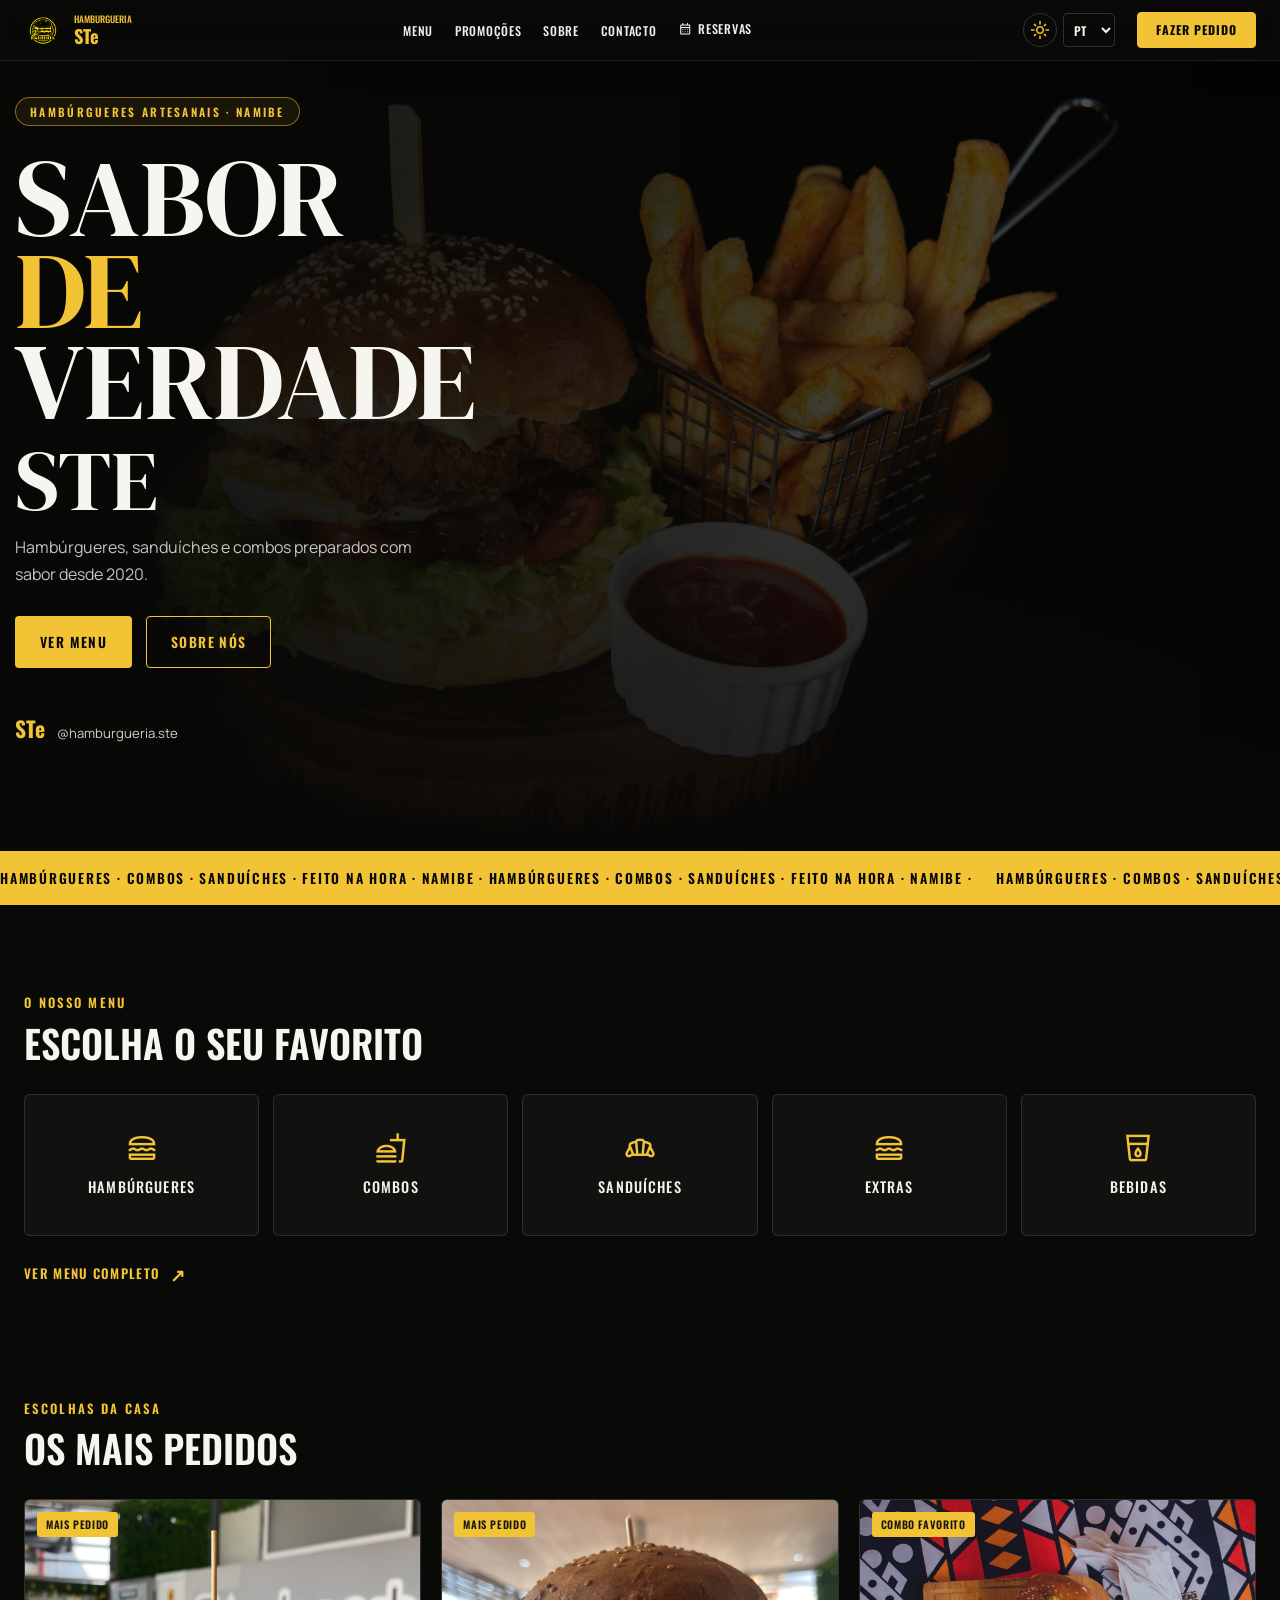
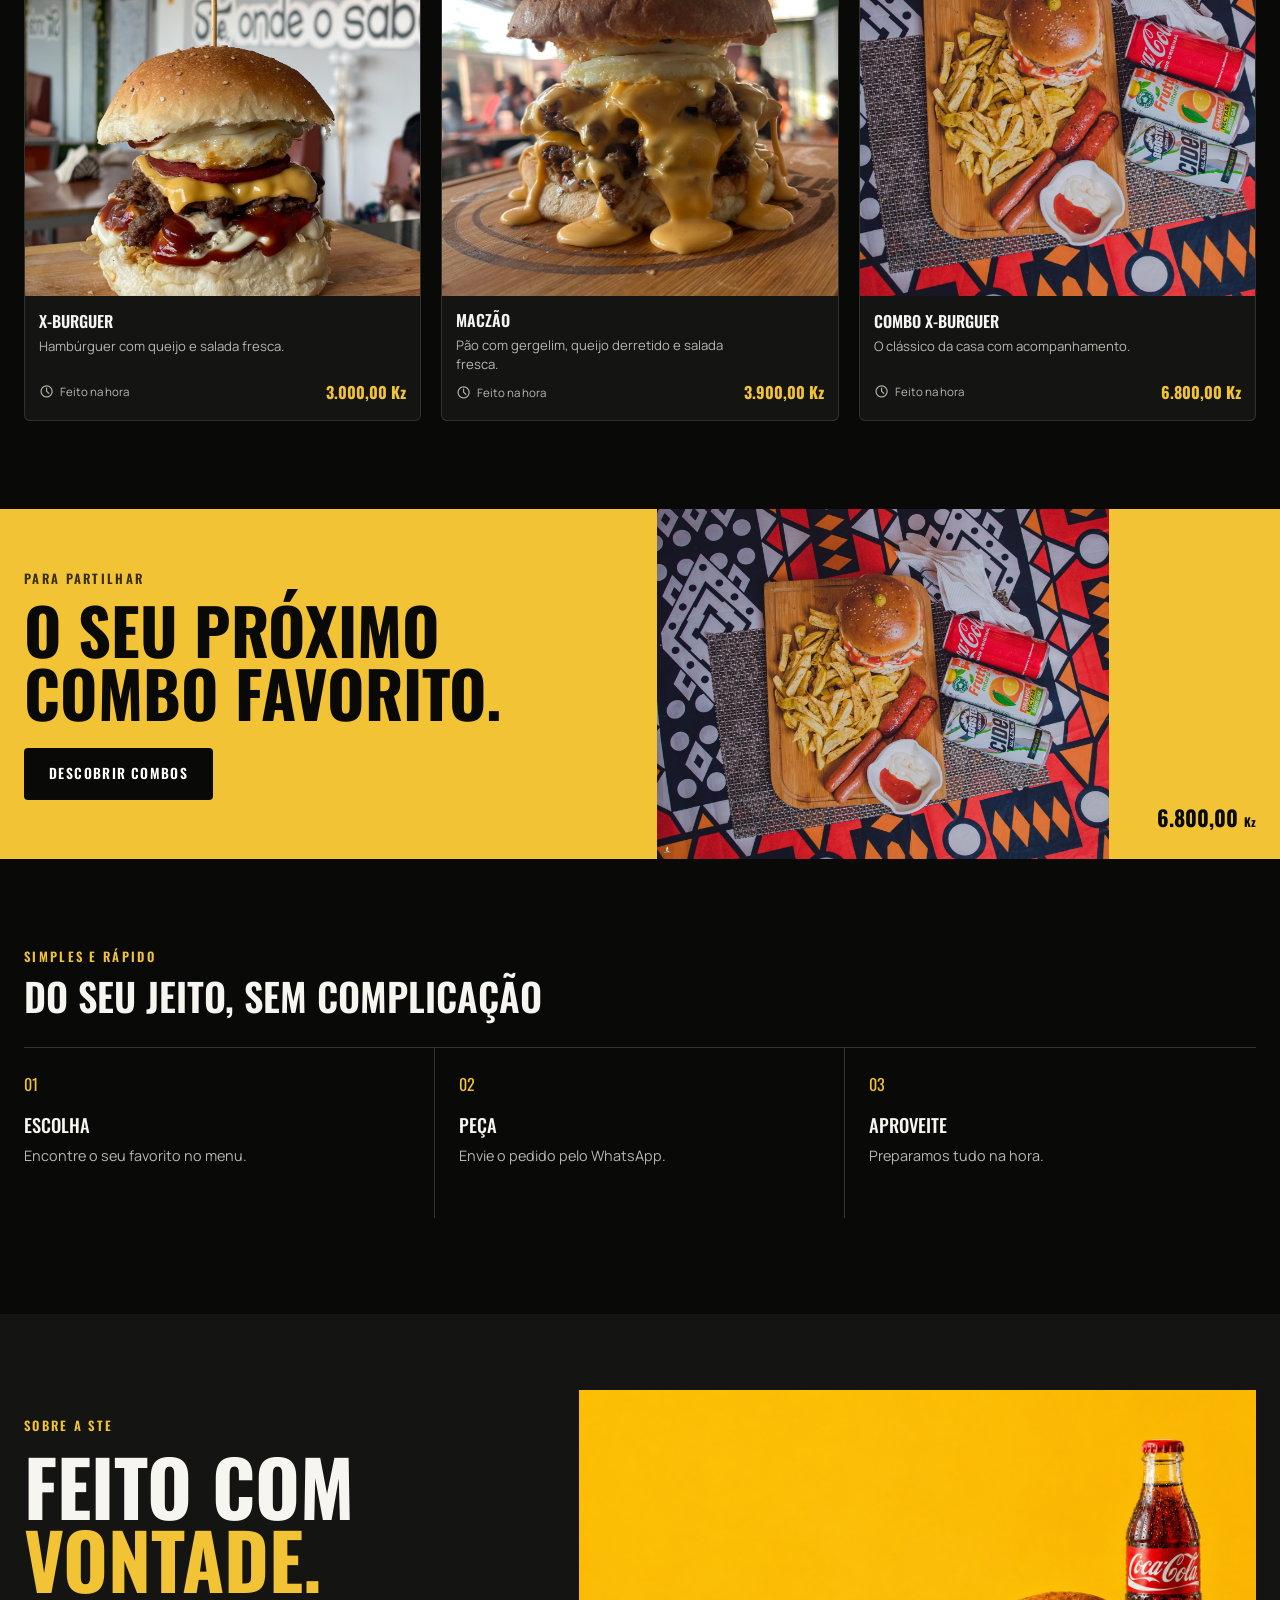
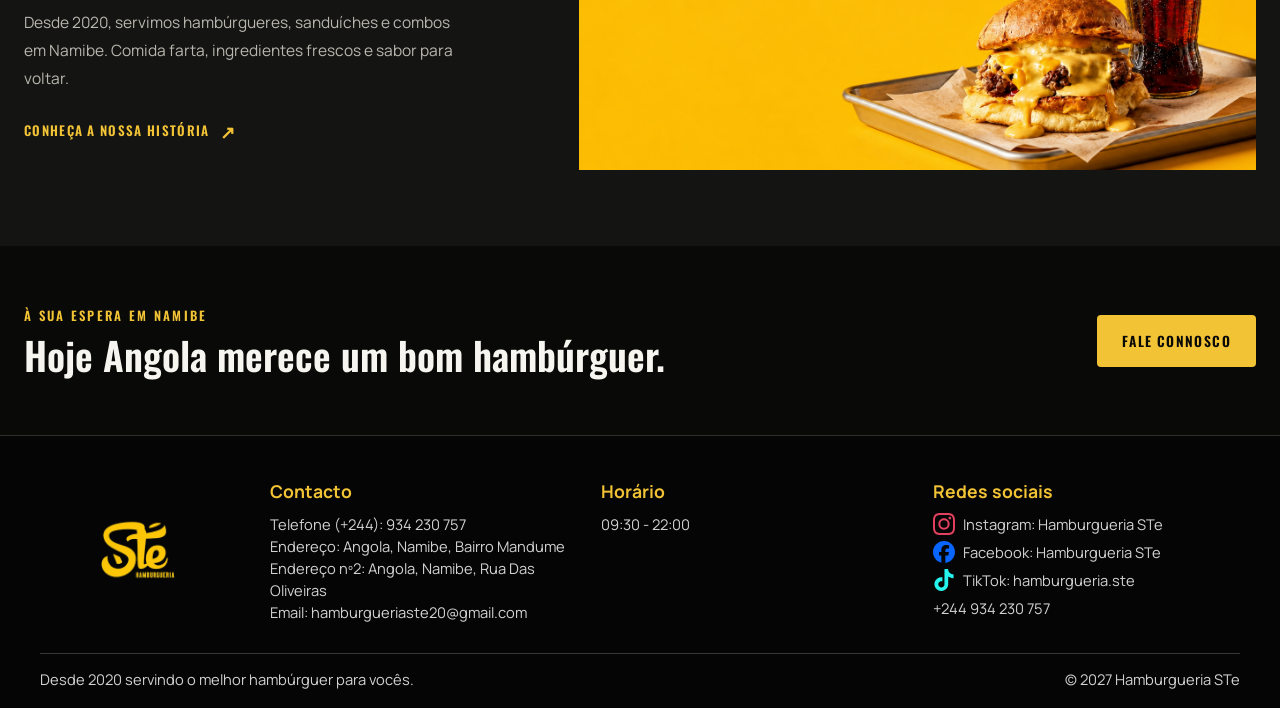
==== commit 7216959a: "Update -- Firebase Hosting.Json" ====
--- a/public/index.html
+++ b/public/index.html
@@ -88,7 +88,7 @@
                 <img src="Informações/Cheeseburger e Coca-Cola no Amarelo.png" alt="Hambúrguer e bebida da Hamburgueria STe">
             </section>
 
-            <section class="mac-contact-strip" id="contact" data-reveal><div><p>À SUA ESPERA EM NAMIBE</p><h2>Hoje merece um bom hambúrguer.</h2></div><a class="mac-button mac-button-gold" href="contacto.html">FALE CONNOSCO</a></section>
+            <section class="mac-contact-strip" id="contact" data-reveal><div><p>À SUA ESPERA EM NAMIBE</p><h2>Hoje Angola merece um bom hambúrguer.</h2></div><a class="mac-button mac-button-gold" href="contacto.html">FALE CONNOSCO</a></section>
         </section>
         <section>
             <div class="banner-destaque" aria-label="Destaques de hambúrgueres">
@@ -288,14 +288,19 @@
         </section>
         <h1 id="bebidas">Bebidas</h1>
         <section class="lista-bebidas" aria-label="Bebidas disponíveis">
-            <article class="bebida-item"><h2>Sprite</h2></article>
-            <article class="bebida-item"><h2>Coca-cola</h2></article>
-            <article class="bebida-item"><h2>Sumol</h2></article>
-            <article class="bebida-item"><h2>Pepsi</h2></article>
-            <article class="bebida-item"><h2>7up</h2></article>
-            <article class="bebida-item"><h2>Astro</h2></article>
-            <article class="bebida-item"><h2>Compal</h2></article>
-            <article class="bebida-item"><h2>Água</h2></article>
+            <article class="bebida-item"><h2>Sprite</h2><p>Preço: -- Kz</p></article>
+            <article class="bebida-item"><h2>Coca-Cola</h2><p>Preço: -- Kz</p></article>
+            <article class="bebida-item"><h2>Sumol</h2><p>Preço: -- Kz</p></article>
+            <article class="bebida-item"><h2>Pepsi</h2><p>Preço: -- Kz</p></article>
+            <article class="bebida-item"><h2>7up</h2><p>Preço: -- Kz</p></article>
+            <article class="bebida-item"><h2>Astro</h2><p>Preço: -- Kz</p></article>
+            <article class="bebida-item"><h2>Compal</h2><p>Preço: -- Kz</p></article>
+            <article class="bebida-item"><h2>Água</h2><p>Preço: -- Kz</p></article>
+            <article class="bebida-item"><h2>Sumol em garrafa</h2><p>Preço: -- Kz</p></article>
+            <article class="bebida-item"><h2>Booster</h2><p>Preço: -- Kz</p></article>
+            <article class="bebida-item"><h2>Smirnoff</h2><p>Preço: -- Kz</p></article>
+            <article class="bebida-item"><h2>Speed</h2><p>Preço: -- Kz</p></article>
+            <article class="bebida-item"><h2>Coca-Cola em garrafa</h2><p>Preço: -- Kz</p></article>
         </section>
         </section>
     </main>
@@ -307,8 +312,13 @@
             <fieldset class="bebidas-opcoes">
                 <legend>Bebida</legend>
                 <label class="bebida-opcao"><input type="radio" name="bebida" value="Sprite" required><span class="material-symbols-outlined" aria-hidden="true">local_drink</span><span>Sprite</span></label>
-                <label class="bebida-opcao"><input type="radio" name="bebida" value="Coca-cola" required><span class="material-symbols-outlined" aria-hidden="true">local_drink</span><span>Coca-cola</span></label>
+                <label class="bebida-opcao"><input type="radio" name="bebida" value="Coca-Cola" required><span class="material-symbols-outlined" aria-hidden="true">local_drink</span><span>Coca-Cola</span></label>
+                <label class="bebida-opcao"><input type="radio" name="bebida" value="Coca-Cola em garrafa" required><span class="material-symbols-outlined" aria-hidden="true">local_drink</span><span>Coca-Cola em garrafa</span></label>
                 <label class="bebida-opcao"><input type="radio" name="bebida" value="Sumol" required><span class="material-symbols-outlined" aria-hidden="true">local_drink</span><span>Sumol</span></label>
+                <label class="bebida-opcao"><input type="radio" name="bebida" value="Sumol em garrafa" required><span class="material-symbols-outlined" aria-hidden="true">local_drink</span><span>Sumol em garrafa</span></label>
+                <label class="bebida-opcao"><input type="radio" name="bebida" value="Booster" required><span class="material-symbols-outlined" aria-hidden="true">local_drink</span><span>Booster</span></label>
+                <label class="bebida-opcao"><input type="radio" name="bebida" value="Smirnoff" required><span class="material-symbols-outlined" aria-hidden="true">local_drink</span><span>Smirnoff</span></label>
+                <label class="bebida-opcao"><input type="radio" name="bebida" value="Speed" required><span class="material-symbols-outlined" aria-hidden="true">local_drink</span><span>Speed</span></label>
                 <label class="bebida-opcao"><input type="radio" name="bebida" value="Pepsi" required><span class="material-symbols-outlined" aria-hidden="true">local_drink</span><span>Pepsi</span></label>
                 <label class="bebida-opcao"><input type="radio" name="bebida" value="7up" required><span class="material-symbols-outlined" aria-hidden="true">local_drink</span><span>7up</span></label>
                 <label class="bebida-opcao"><input type="radio" name="bebida" value="Astro" required><span class="material-symbols-outlined" aria-hidden="true">local_drink</span><span>Astro</span></label>
@@ -331,7 +341,8 @@
                 <section class="footer-bloco">
                     <h2>Contacto</h2>
                     <p>Telefone (+244): 934 230 757</p>
-                    <p>Endereço: Angola, Namibe, Bairro Mandume, Rua das Oliveiras</p>
+                    <p>Endereço: Angola, Namibe, Bairro Mandume</p>
+                    <p>Endereço nº2: Angola, Namibe, Rua Das Oliveiras</p>
                     <p>Email: hamburgueriaste20@gmail.com</p>
                 </section>
                 <section class="footer-bloco">
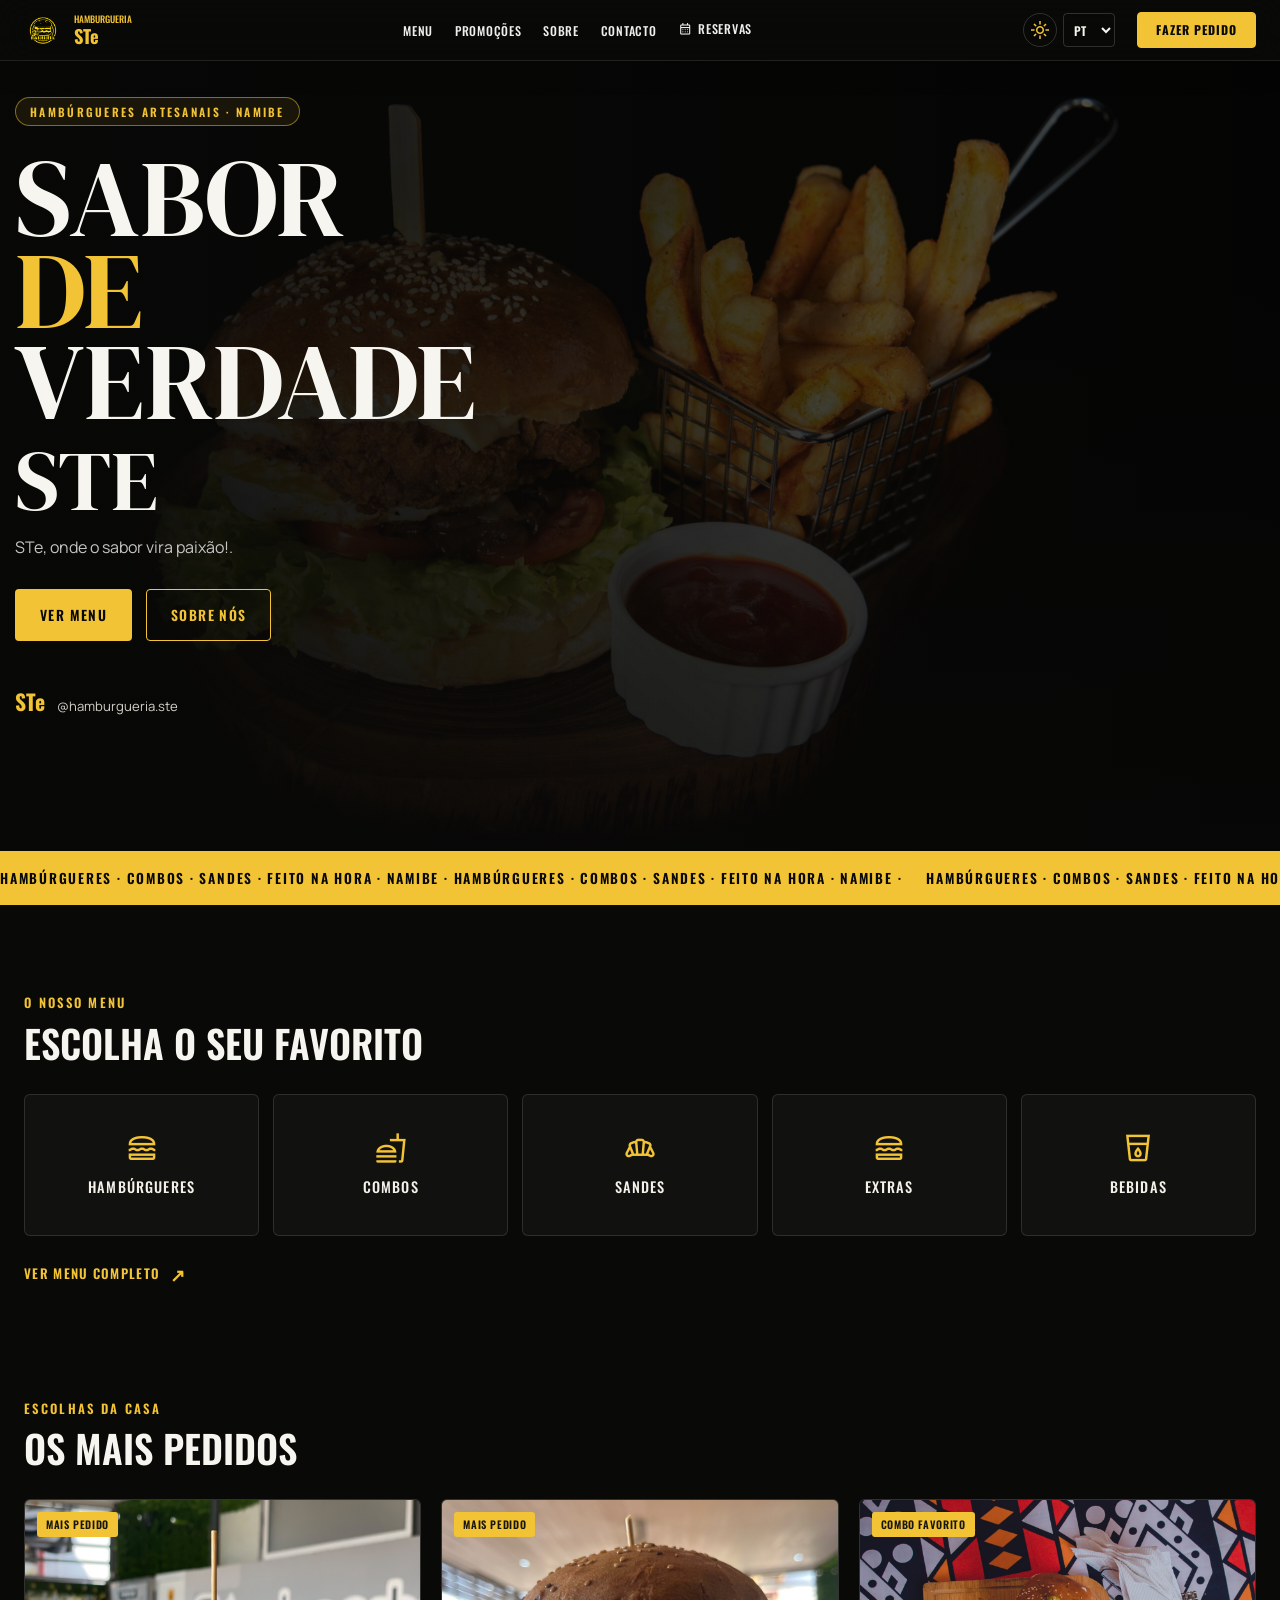
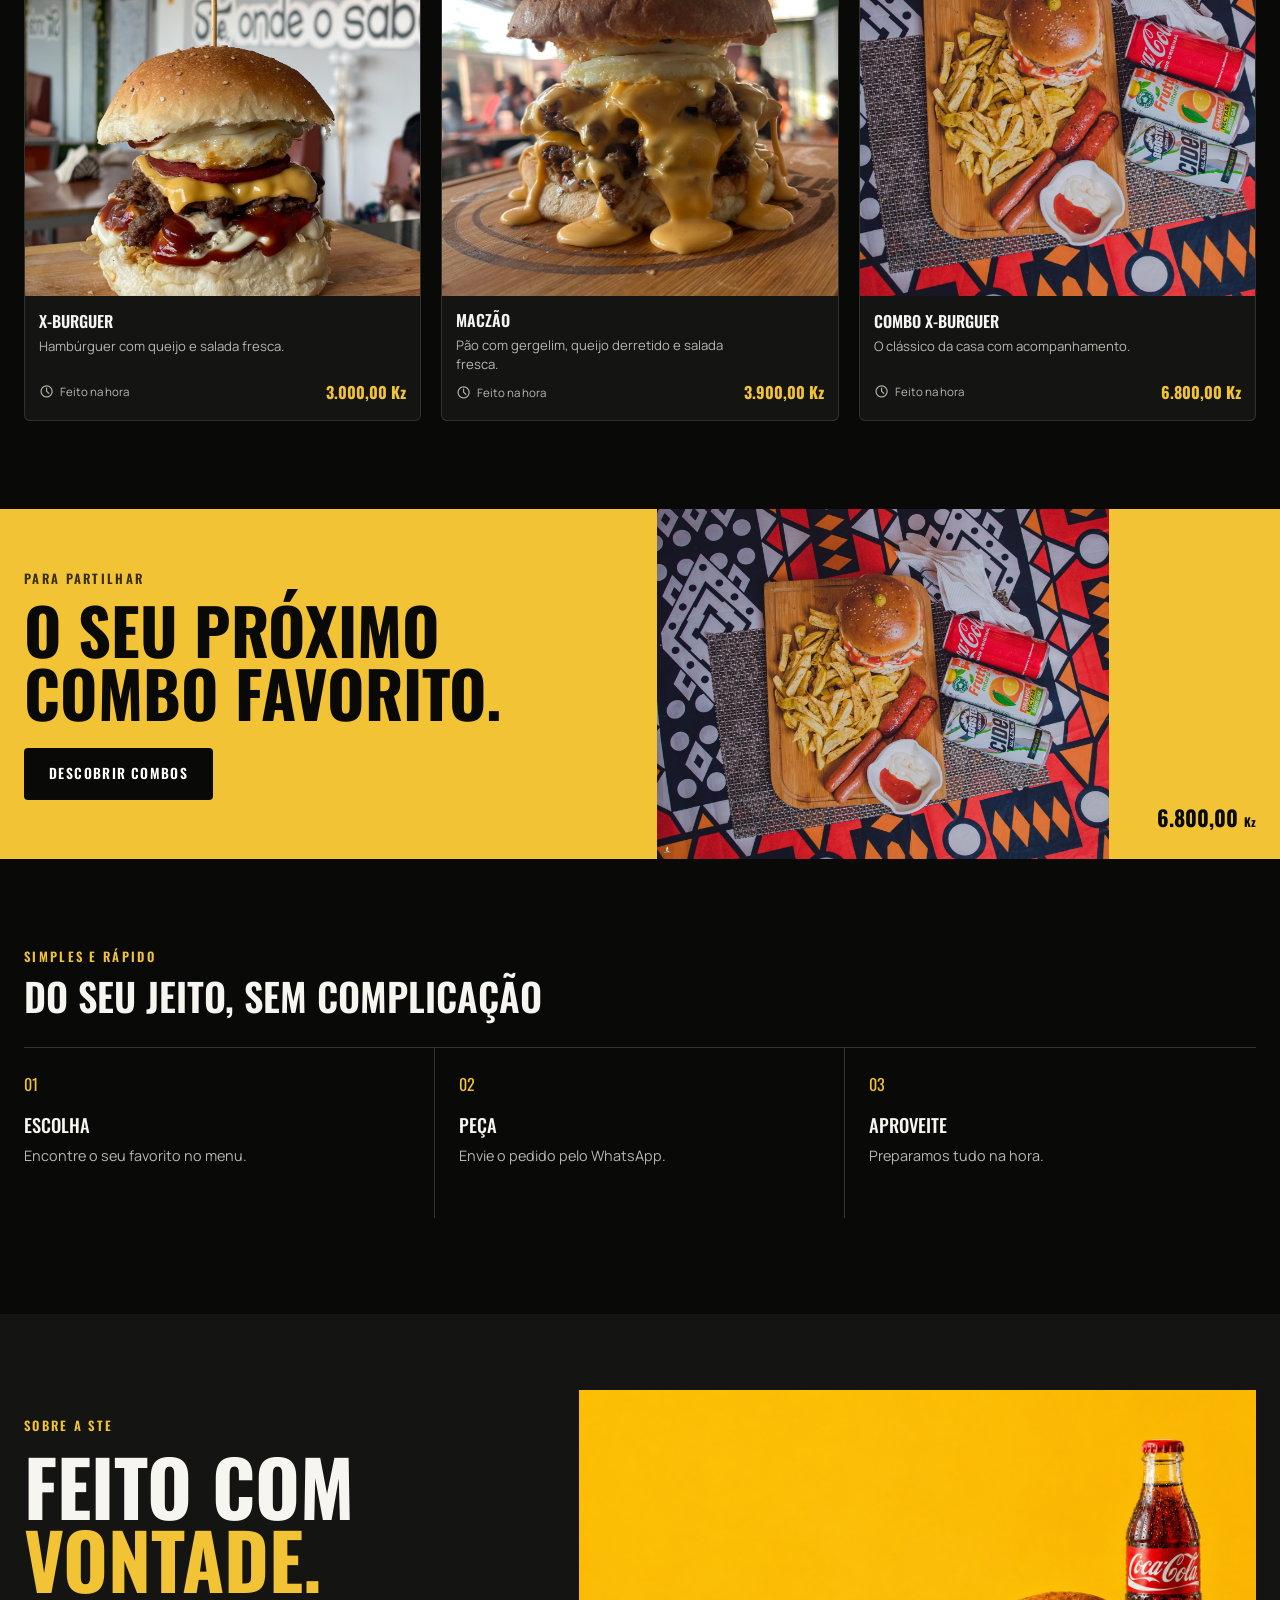
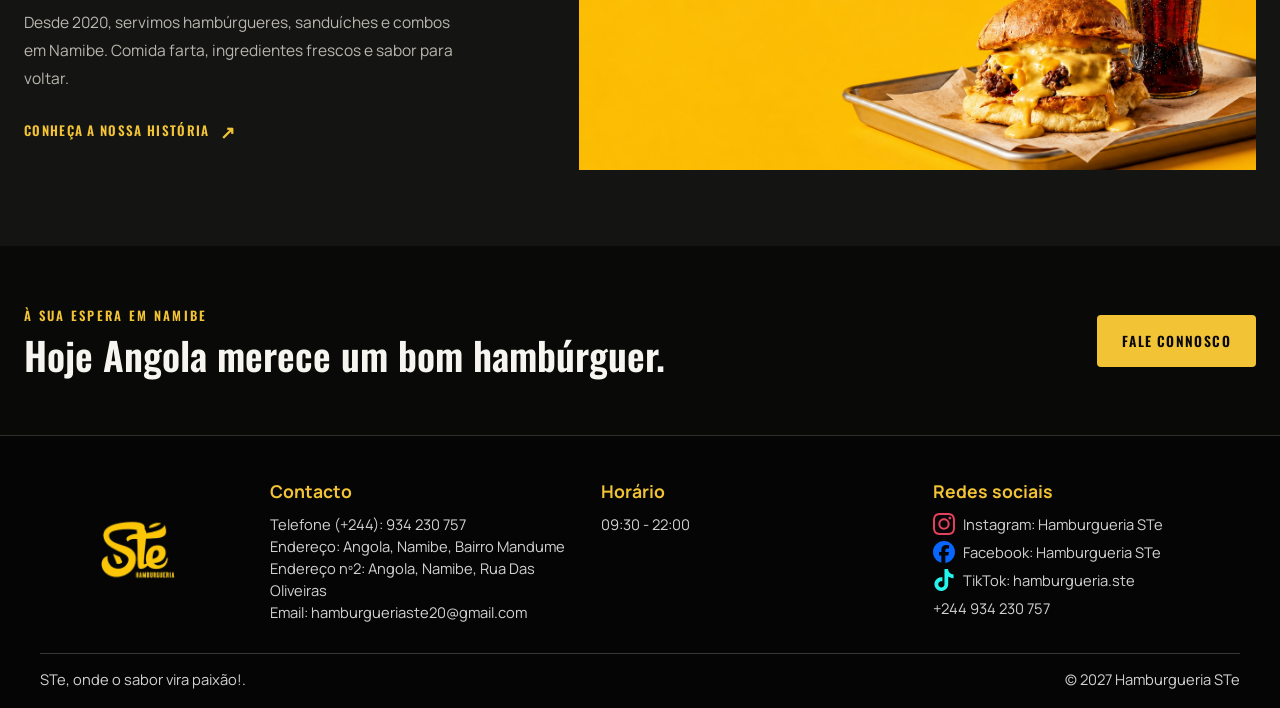
==== commit a981b75b: "Upd -- Firebase Hosting" ====
--- a/public/index.html
+++ b/public/index.html
@@ -11,8 +11,9 @@
     <script src="site-motion.js" defer></script>
     <script src="site-preferences.js" defer></script>
     <link rel="apple-touch-icon" sizes="180x180" href="/Informações/Menu/favicon_io/apple-touch-icon.png">
+    <link rel="icon" href="/Informações/Menu/favicon_io/favicon.ico" sizes="any">
     <link rel="icon" type="image/png" sizes="32x32" href="/Informações/Menu/favicon_io/favicon-32x32.png">
-    <link rel="icon" type="image/png" sizes="16x16" href="Informações/Menu/favicon_io/favicon-16x16.png">
+    <link rel="icon" type="image/png" sizes="16x16" href="/Informações/Menu/favicon_io/favicon-16x16.png">
     <link rel="manifest" href="/Informações/Menu/favicon_io/site.webmanifest">
     
 </head>
@@ -43,20 +44,20 @@
                 <div class="mac-hero-copy">
                     <span class="mac-kicker">Hambúrgueres artesanais · Namibe</span>
                     <h1>SABOR<br><em>DE</em><br>VERDADE<br><span>STe</span></h1>
-                    <p>Hambúrgueres, sanduíches e combos preparados com sabor desde 2020.</p>
+                    <p>STe, onde o sabor vira paixão!.</p>
                     <div class="mac-hero-actions"><a class="mac-button mac-button-gold" href="cardapio.html">VER MENU</a><a class="mac-button mac-button-outline" href="sobre.html">SOBRE NÓS</a></div>
                     <a class="mac-social-proof" href="https://www.instagram.com/hamburgueria.ste/" target="_blank" rel="noopener noreferrer"><strong>STe</strong><span>@hamburgueria.ste</span></a>
                 </div>
             </section>
 
-            <div class="mac-marquee" aria-label="Hambúrgueres, combos, sanduíches e bebidas"><div class="mac-marquee-track"><span class="mac-marquee-item">HAMBÚRGUERES · COMBOS · SANDUÍCHES · FEITO NA HORA · NAMIBE · HAMBÚRGUERES · COMBOS · SANDUÍCHES · FEITO NA HORA · NAMIBE ·</span><span class="mac-marquee-item" aria-hidden="true">HAMBÚRGUERES · COMBOS · SANDUÍCHES · FEITO NA HORA · NAMIBE · HAMBÚRGUERES · COMBOS · SANDUÍCHES · FEITO NA HORA · NAMIBE ·</span></div></div>
+            <div class="mac-marquee" aria-label="Hambúrgueres, combos, sanduíches e bebidas"><div class="mac-marquee-track"><span class="mac-marquee-item">HAMBÚRGUERES · COMBOS · SANDES · FEITO NA HORA · NAMIBE · HAMBÚRGUERES · COMBOS · SANDES · FEITO NA HORA · NAMIBE ·</span><span class="mac-marquee-item" aria-hidden="true">HAMBÚRGUERES · COMBOS · SANDES · FEITO NA HORA · NAMIBE · HAMBÚRGUERES · COMBOS · SANDES · FEITO NA HORA · NAMIBE ·</span></div></div>
 
             <section class="mac-section mac-categories" id="menu" data-reveal>
                 <div class="mac-section-heading"><p>O NOSSO MENU</p><h2>ESCOLHA O SEU FAVORITO</h2></div>
                 <div class="mac-category-grid">
                     <a class="mac-category" href="cardapio.html#hamburgueres" data-reveal><span class="material-symbols-outlined" aria-hidden="true">lunch_dining</span><strong>HAMBÚRGUERES</strong></a>
                     <a class="mac-category" href="cardapio.html#combos" data-reveal><span class="material-symbols-outlined" aria-hidden="true">fastfood</span><strong>COMBOS</strong></a>
-                    <a class="mac-category" href="cardapio.html#sanduiches" data-reveal><span class="material-symbols-outlined" aria-hidden="true">bakery_dining</span><strong>SANDUÍCHES</strong></a>
+                    <a class="mac-category" href="cardapio.html#sanduiches" data-reveal><span class="material-symbols-outlined" aria-hidden="true">bakery_dining</span><strong>SANDES</strong></a>
                     <a class="mac-category" href="cardapio.html#extras" data-reveal><span class="material-symbols-outlined" aria-hidden="true">lunch_dining</span><strong>EXTRAS</strong></a>
                     <a class="mac-category" href="cardapio.html#bebidas" data-reveal><span class="material-symbols-outlined" aria-hidden="true">local_drink</span><strong>BEBIDAS</strong></a>
                 </div>
@@ -288,19 +289,19 @@
         </section>
         <h1 id="bebidas">Bebidas</h1>
         <section class="lista-bebidas" aria-label="Bebidas disponíveis">
-            <article class="bebida-item"><h2>Sprite</h2><p>Preço: -- Kz</p></article>
-            <article class="bebida-item"><h2>Coca-Cola</h2><p>Preço: -- Kz</p></article>
-            <article class="bebida-item"><h2>Sumol</h2><p>Preço: -- Kz</p></article>
-            <article class="bebida-item"><h2>Pepsi</h2><p>Preço: -- Kz</p></article>
-            <article class="bebida-item"><h2>7up</h2><p>Preço: -- Kz</p></article>
-            <article class="bebida-item"><h2>Astro</h2><p>Preço: -- Kz</p></article>
-            <article class="bebida-item"><h2>Compal</h2><p>Preço: -- Kz</p></article>
-            <article class="bebida-item"><h2>Água</h2><p>Preço: -- Kz</p></article>
-            <article class="bebida-item"><h2>Sumol em garrafa</h2><p>Preço: -- Kz</p></article>
-            <article class="bebida-item"><h2>Booster</h2><p>Preço: -- Kz</p></article>
-            <article class="bebida-item"><h2>Smirnoff</h2><p>Preço: -- Kz</p></article>
-            <article class="bebida-item"><h2>Speed</h2><p>Preço: -- Kz</p></article>
-            <article class="bebida-item"><h2>Coca-Cola em garrafa</h2><p>Preço: -- Kz</p></article>
+            <article class="bebida-item"><img src="Informações/Bebidas-Ft/sprite2.jfif" alt="Refrigerante Sprite"><h2>Sprite</h2><p>1.000,00 Kz</p></article>
+            <article class="bebida-item"><img src="Informações/Bebidas-Ft/coca-lata2.jfif" alt="Refrigerante Coca-Cola"><h2>Coca-Cola</h2><p>1.000,00 Kz</p></article>
+            <article class="bebida-item"><img src="Informações/Bebidas-Ft/Sumol.jfif" alt="Bebida Sumol"><h2>Sumol</h2><p>800,00 Kz</p></article>
+            <article class="bebida-item"><img src="Informações/Bebidas-Ft/Pepsi.jpg" alt="Refrigerante Pepsi"><h2>Pepsi</h2><p>450,00 Kz</p></article>
+            <article class="bebida-item"><img src="Informações/Bebidas-Ft/7up.jfif" alt="Refrigerante 7up"><h2>7up</h2><p>450,00 Kz</p></article>
+            <article class="bebida-item"><img src="Informações/Bebidas-Ft/Astro.jpg" alt="Bebida Astro"><h2>Astro</h2><p>Dísponivvel na STe 1</p></article>
+            <article class="bebida-item"><img src="Informações/Bebidas-Ft/compal.jpg" alt="Sumo Compal"><h2>Compal</h2><p>900,00 Kz</p></article>
+            <article class="bebida-item"><img src="Informações/Bebidas-Ft/agua.jfif" alt="Água"><h2>Água</h2><p>350,00 Kz</p></article>
+            <article class="bebida-item"><img src="Informações/Bebidas-Ft/Sumol-Garrafa.jfif" alt="Sumol em garrafa"><h2>Sumol em garrafa</h2><p>500,00 Kz</p></article>
+            <article class="bebida-item"><img src="Informações/Bebidas-Ft/Booster.jfif" alt="Booster"><h2>Booster</h2><p>500,00 Kz</p></article>
+            <article class="bebida-item"><img src="Informações/Bebidas-Ft/Smirnoff.jfif" alt="Smirnoff"><h2>Smirnoff em Lata</h2><p>1.500,00 Kz</p></article>
+            <article class="bebida-item"><img src="Informações/Bebidas-Ft/Speed.jpg" alt="Speed"><h2>Speed</h2><p>1.200,00 Kz</p></article>
+            <article class="bebida-item"><img src="Informações/Bebidas-Ft/Coca-cola-vidro.jpg" alt=""><h2>Coca-Cola em garrafa</h2><p>500,00 Kz</p></article>
         </section>
         </section>
     </main>
@@ -365,7 +366,7 @@
             </div>
         </div>
         <div class="footer-final">
-            <p>Desde 2020 servindo o melhor hambúrguer para vocês.</p>
+            <p>STe, onde o sabor vira paixão!.</p>
             <p>&copy; 2027 Hamburgueria STe</p>
         </div>
     </footer>
--- a/public/burguer.css
+++ b/public/burguer.css
@@ -1635,8 +1635,9 @@
     height: auto;
     aspect-ratio: 4 / 3;
     object-fit: contain;
-    border-radius: 3px;
+    border-radius: 6px;
     background: rgba(255, 255, 255, 0.035);
+    filter: brightness(0.9) contrast(1.06) saturate(0.98);
 }
 
 .site-mac .bebida-item h2 {
@@ -1646,7 +1647,20 @@
     justify-content: center;
     margin-top: 12px;
     color: #f7f5ef;
-    font-size: 1rem;
+    font-family: 'Oswald', sans-serif;
+    font-size: 1.1rem;
+    font-weight: 600;
+    text-transform: uppercase;
+    line-height: 1.2;
+    text-align: center;
+}
+
+.site-mac .bebida-item p {
+    margin: 8px 0 2px;
+    color: var(--mac-gold);
+    font-family: 'Oswald', sans-serif;
+    font-size: 1.05rem;
+    font-weight: 600;
     line-height: 1.2;
     text-align: center;
 }
@@ -2441,6 +2455,10 @@
     color: #201f1b;
 }
 
+body.site-mac[data-theme="light"] .bebida-item img {
+    filter: none;
+}
+
 body.site-mac[data-theme="light"] .card-burguer p {
     color: #805a00;
 }
@@ -2878,25 +2896,25 @@
 
 
 html {
-    scrollbar-color: #f2c335 #090908;
-    scrollbar-width: thin;
+    scrollbar-color: #f2c335 #141412;
+    scrollbar-width: auto;
 }
 
 html[data-theme="light"] {
-    scrollbar-color: #946900 #f4f2ec;
+    scrollbar-color: #946900 #e8e5dd;
 }
 
 ::-webkit-scrollbar {
-    width: 10px;
+    width: 12px;
     height: 10px;
 }
 
 ::-webkit-scrollbar-track {
-    background: #090908;
+    background: #141412;
 }
 
 ::-webkit-scrollbar-thumb {
-    border: 2px solid #090908;
+    border: 3px solid #141412;
     border-radius: 999px;
     background: #f2c335;
 }
@@ -2906,11 +2924,11 @@
 }
 
 html[data-theme="light"]::-webkit-scrollbar-track {
-    background: #f4f2ec;
+    background: #e8e5dd;
 }
 
 html[data-theme="light"]::-webkit-scrollbar-thumb {
-    border-color: #f4f2ec;
+    border-color: #e8e5dd;
     background: #946900;
 }
 
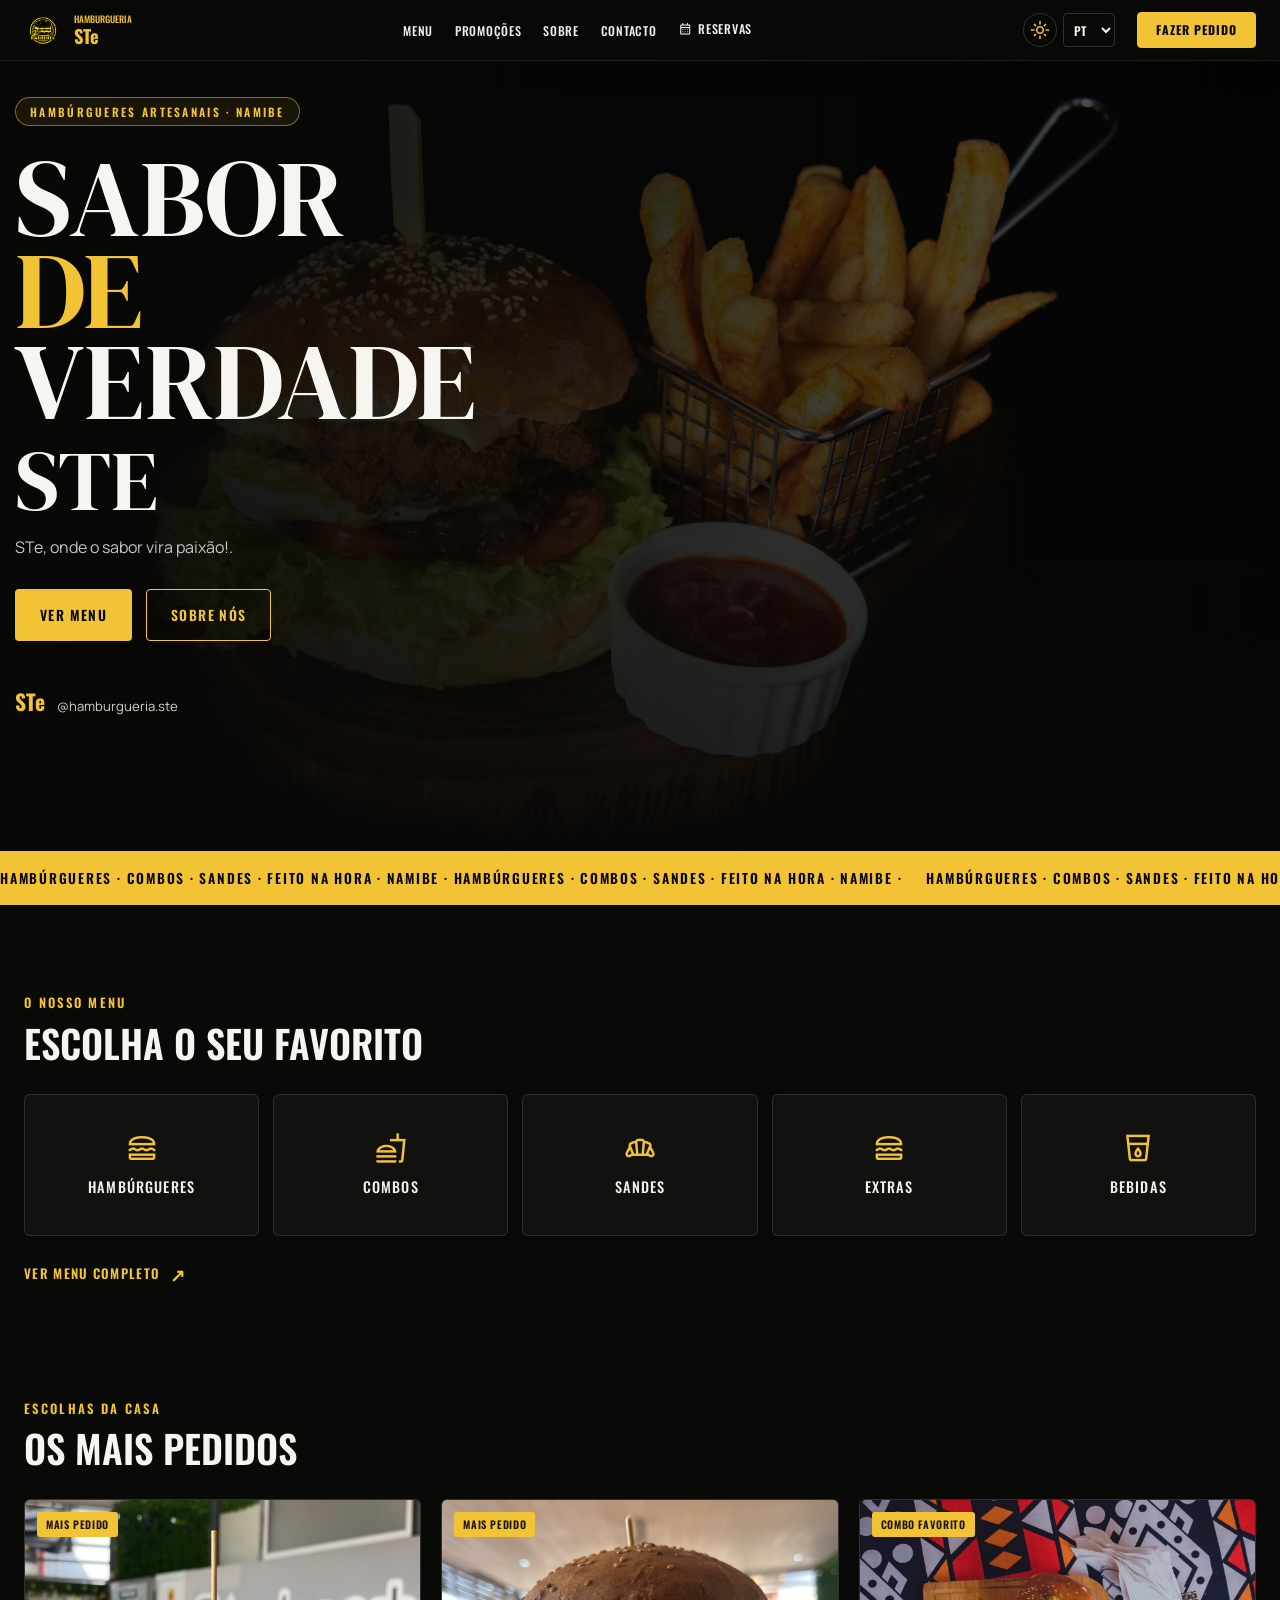
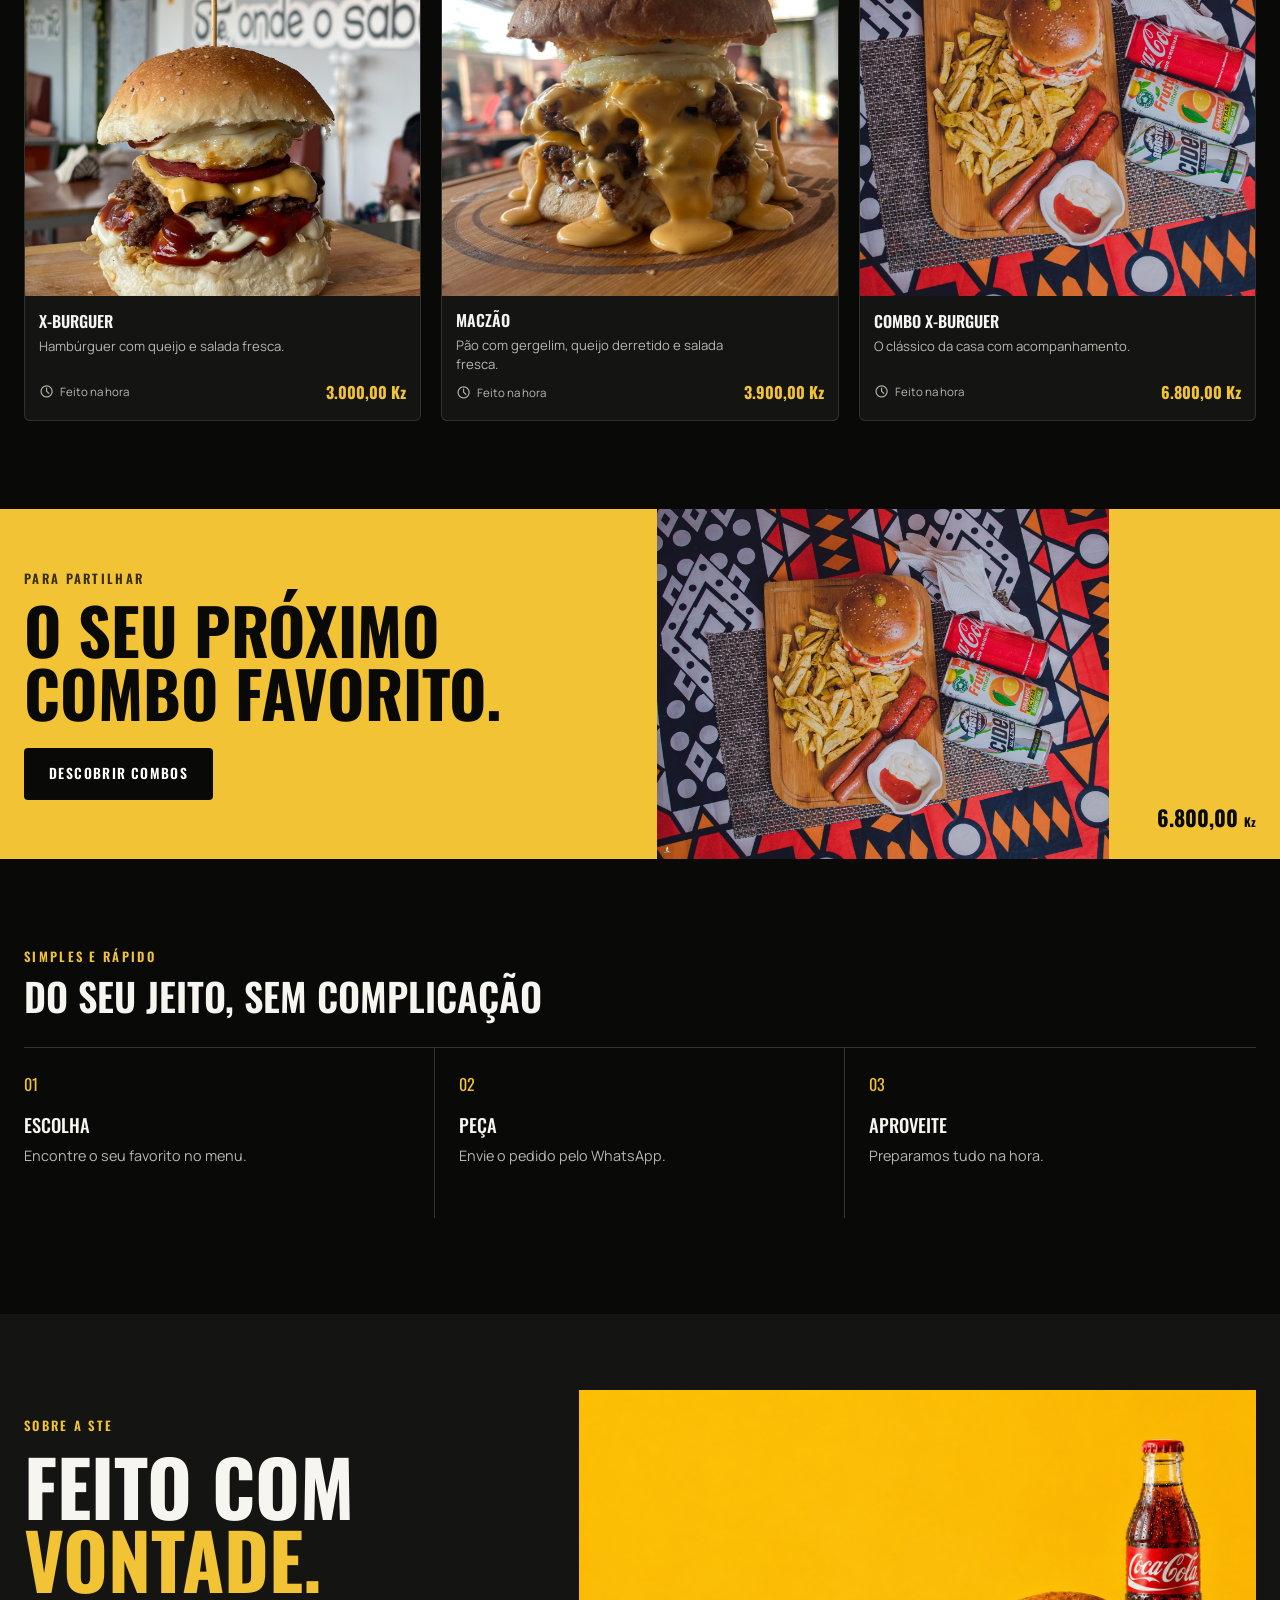
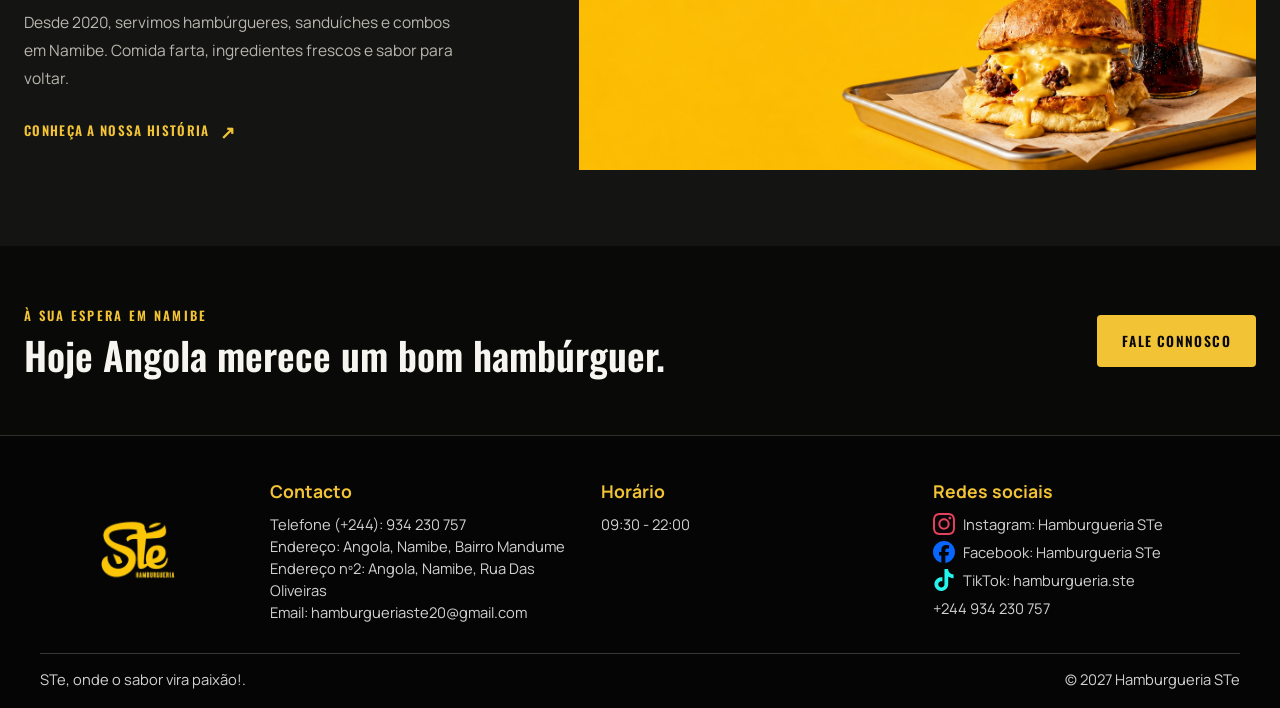
==== commit 8df80814: "." ====
--- a/public/index.html
+++ b/public/index.html
@@ -3,19 +3,20 @@
 <head>
     <meta charset="UTF-8">
     <meta name="viewport" content="width=device-width, initial-scale=1.0">
-    <meta name="description" content="Hambúrgueres, sanduíches e combos preparados pela Hamburgueria STe em Namibe.">
+    <meta name="description" content="Hambúrgueres, sanduíches e combos preparados pela Hamburgueria STe em Angola.">
+    <meta name="robots" content="index, follow">
     <title>Hamburgueria STe | Sabor de verdade</title>
     <link rel="stylesheet" href="burguer.css">
     <link href="https://fonts.googleapis.com/css2?family=Material+Symbols+Outlined" rel="stylesheet" />
+    <link rel="canonical" href="https://hamburgueria-ste-ao.web.app/">
     <script src="mobile-menu.js" defer></script>
     <script src="site-motion.js" defer></script>
     <script src="site-preferences.js" defer></script>
-    <link rel="apple-touch-icon" sizes="180x180" href="/Informações/Menu/favicon_io/apple-touch-icon.png">
-    <link rel="icon" href="/Informações/Menu/favicon_io/favicon.ico" sizes="any">
-    <link rel="icon" type="image/png" sizes="32x32" href="/Informações/Menu/favicon_io/favicon-32x32.png">
-    <link rel="icon" type="image/png" sizes="16x16" href="/Informações/Menu/favicon_io/favicon-16x16.png">
-    <link rel="manifest" href="/Informações/Menu/favicon_io/site.webmanifest">
-    
+    <link rel="apple-touch-icon" sizes="180x180" href="Informações/Menu/favicon_io/apple-touch-icon.png">
+    <link rel="icon" href="Informações/Menu/favicon_io/favicon.ico" sizes="any">
+    <link rel="icon" type="image/png" sizes="32x32" href="Informações/Menu/favicon_io/favicon-32x32.png">
+    <link rel="icon" type="image/png" sizes="16x16" href="Informações/Menu/favicon_io/favicon-16x16.png">
+    <link rel="manifest" href="Informações/Menu/favicon_io/site.webmanifest">    
 </head>
 <body class="site-mac home-page">
     <header>
